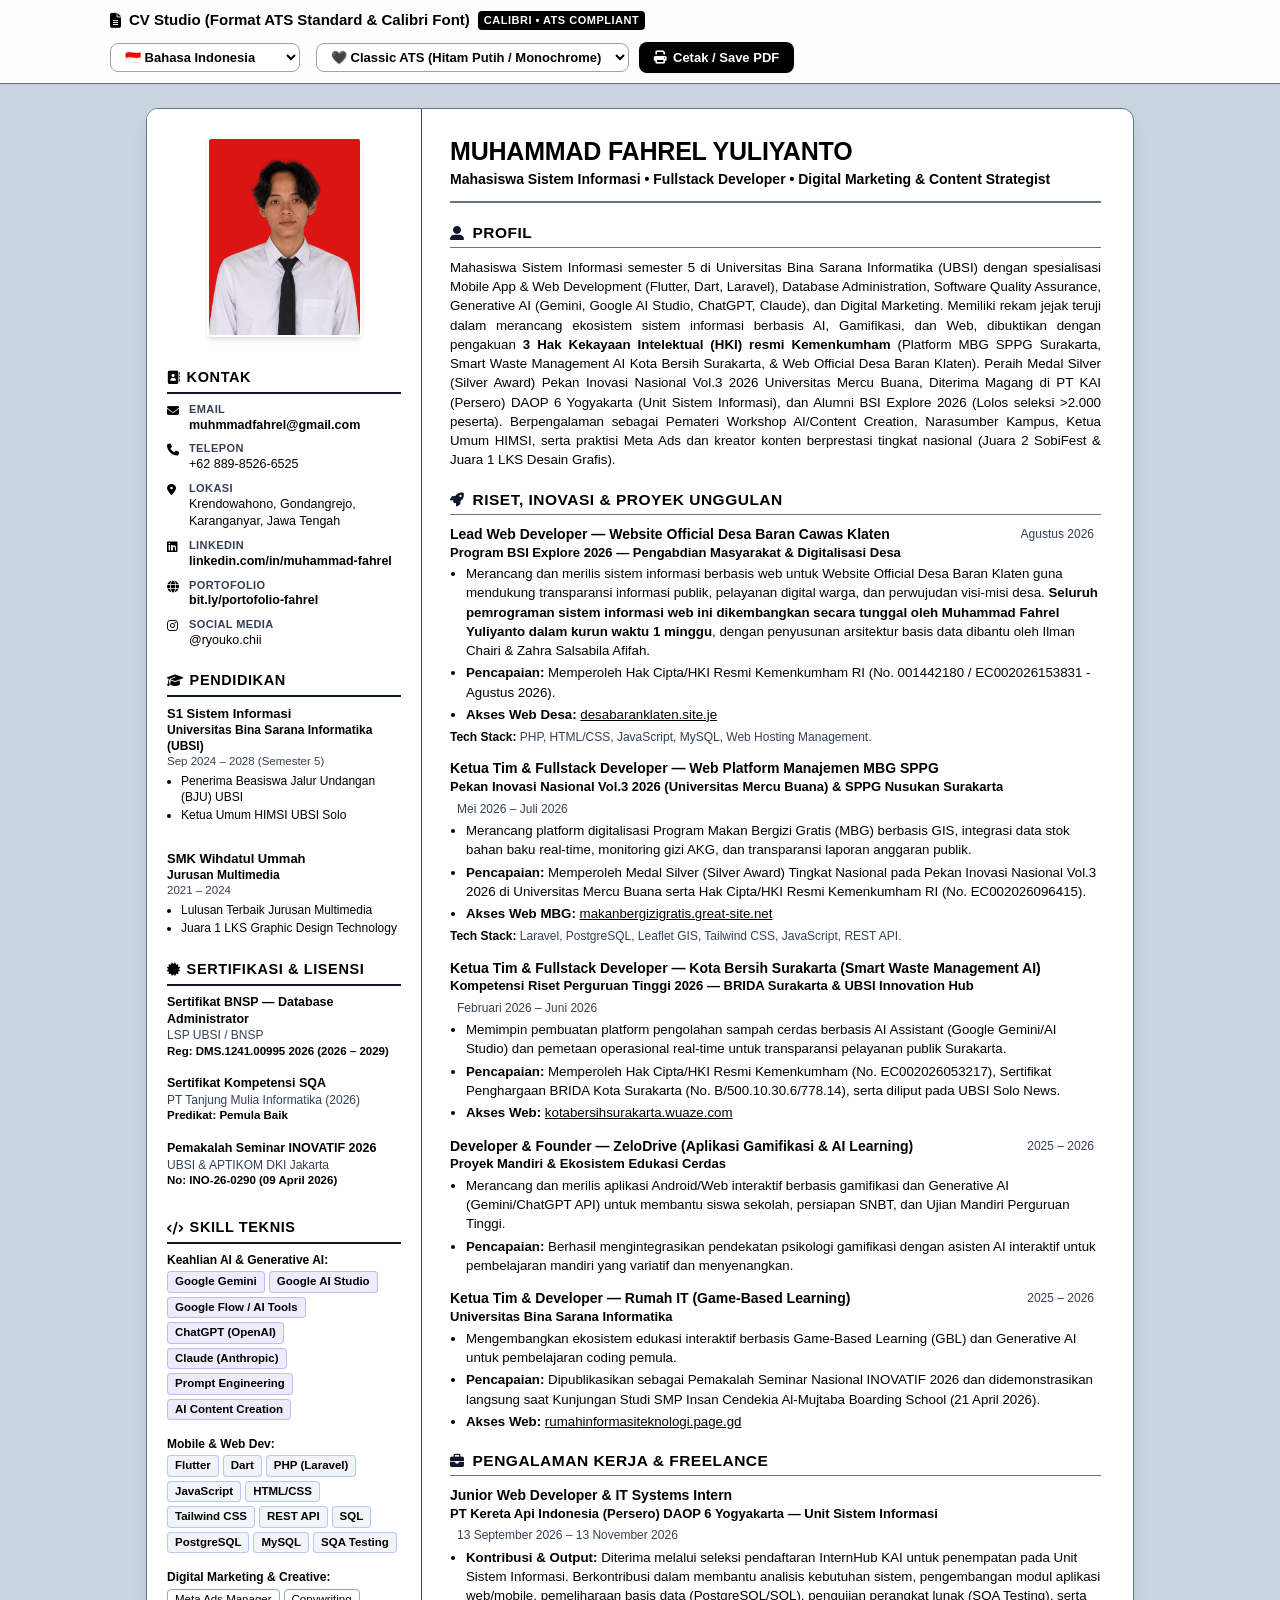
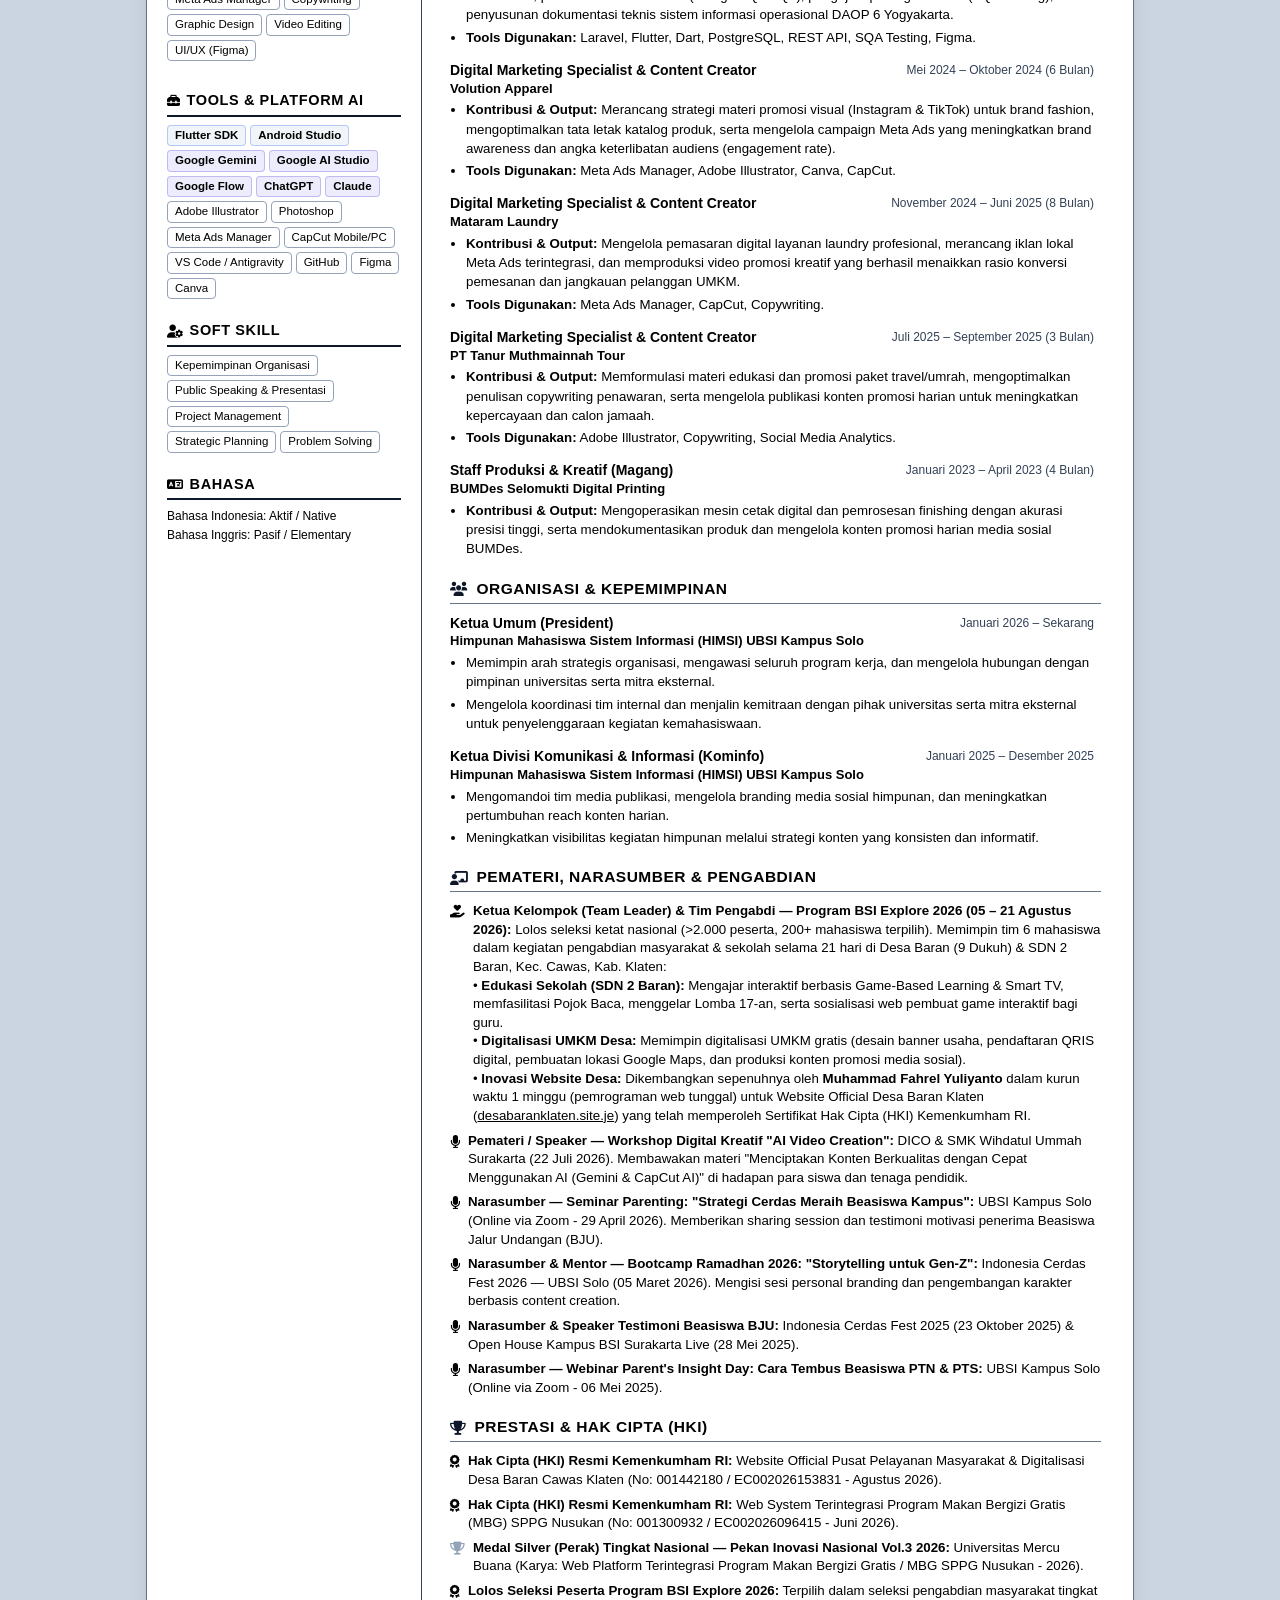
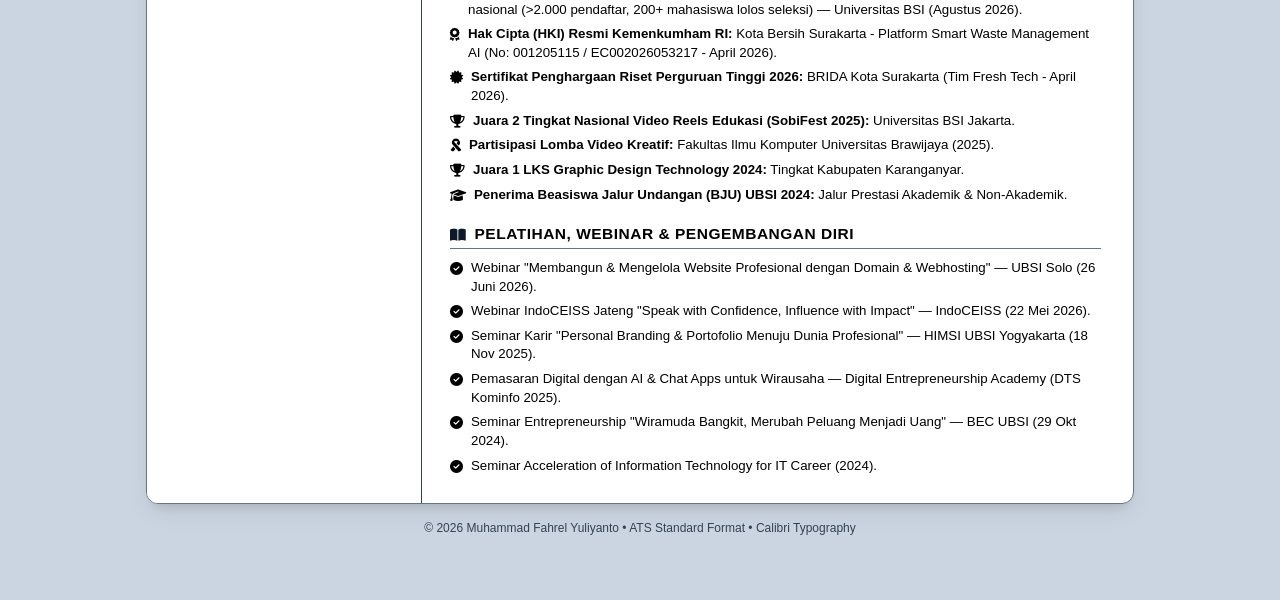
==== cv-ats.html @ 00eeefa0 "feat: initial commit of 3D celestial interactive portfolio" ====
<!doctype html>
<html lang="id">
  <head>
    <meta charset="UTF-8" />
    <meta name="viewport" content="width=device-width, initial-scale=1.0" />
    <title>
      CV ATS Muhammad Fahrel Yuliyanto | Fullstack Developer & Digital Marketing
    </title>
    <meta
      name="description"
      content="Curriculum Vitae Format ATS - Muhammad Fahrel Yuliyanto. Mahasiswa Sistem Informasi, Fullstack Developer, Owner 2 HKI Kemenkumham, AI Specialist & Digital Marketing."
    />
    <link rel="stylesheet" href="index.css" />
    <link
      rel="stylesheet"
      href="https://cdnjs.cloudflare.com/ajax/libs/font-awesome/6.4.0/css/all.min.css"
    />
  </head>
  <body>
    <!-- App Header / Toolbar -->
    <header class="app-header">
      <div class="toolbar">
        <div class="brand">
          <i class="fa-solid fa-file-lines" style="color: var(--primary)"></i>
          <span data-i18n="toolbar_brand">CV Studio (Format ATS Standard & Calibri Font)</span>
          <span class="brand-badge" data-i18n="brand_badge">Calibri • ATS Compliant</span>
        </div>
        <div class="actions">
          <select
            id="langSelect"
            class="btn btn-outline"
            style="padding: 5px 10px; margin-right: 6px; font-weight: 600;"
            title="Ganti Bahasa / Switch Language"
          >
            <option value="id">🇮🇩 Bahasa Indonesia</option>
            <option value="en">🇬🇧 English (Global ATS)</option>
          </select>
          <select
            id="themeSelect"
            class="btn btn-outline"
            style="padding: 5px 10px"
          >
            <option value="mono" data-i18n="theme_mono">
              🖤 Classic ATS (Hitam Putih / Monochrome)
            </option>
            <option value="light" data-i18n="theme_light">🎨 Soft Blue (Executive)</option>
            <option value="emerald" data-i18n="theme_emerald">🌿 Executive Emerald</option>
            <option value="dark" data-i18n="theme_dark">🌙 Dark Mode</option>
          </select>
          <button id="btnPrint" class="btn btn-primary">
            <i class="fa-solid fa-print"></i> <span data-i18n="btn_print">Cetak / Save PDF</span>
          </button>
        </div>
      </div>
    </header>

    <!-- Main Printable A4 CV Document Container -->
    <div class="page-wrapper">
      <main class="cv-card" id="cvCard">
        <!-- LEFT SIDEBAR (~28% Width) -->
        <aside class="cv-sidebar">
          <!-- Profile Picture - UNCROPPED FULL IMAGE -->
          <div class="profile-photo-wrapper">
            <img
              src="foto_profile.png"
              alt="Foto Profile Muhammad Fahrel Yuliyanto"
              class="profile-photo"
            />
          </div>

          <!-- Contact Section -->
          <section class="sidebar-section">
            <h2 class="sidebar-title">
              <i class="fa-solid fa-address-book"></i> <span data-i18n="sidebar_contact">Kontak</span>
            </h2>
            <ul class="contact-list">
              <li class="contact-item">
                <i class="fa-solid fa-envelope contact-icon"></i>
                <div class="contact-text">
                  <strong data-i18n="sidebar_email">Email</strong>
                  <a href="mailto:muhmmadfahrel@gmail.com"
                    >muhmmadfahrel@gmail.com</a
                  >
                </div>
              </li>
              <li class="contact-item">
                <i class="fa-solid fa-phone contact-icon"></i>
                <div class="contact-text">
                  <strong data-i18n="sidebar_phone">Telepon</strong>
                  <span>+62 889-8526-6525</span>
                </div>
              </li>
              <li class="contact-item">
                <i class="fa-solid fa-location-dot contact-icon"></i>
                <div class="contact-text">
                  <strong data-i18n="sidebar_location">Lokasi</strong>
                  <span data-i18n="location_val"
                    >Krendowahono, Gondangrejo, Karanganyar, Jawa Tengah</span
                  >
                </div>
              </li>
              <li class="contact-item">
                <i class="fa-brands fa-linkedin contact-icon"></i>
                <div class="contact-text">
                  <strong data-i18n="sidebar_linkedin">LinkedIn</strong>
                  <a
                    href="https://www.linkedin.com/in/muhammad-fahrel-2b075131b/"
                    target="_blank"
                    >linkedin.com/in/muhammad-fahrel</a
                  >
                </div>
              </li>
              <li class="contact-item">
                <i class="fa-solid fa-globe contact-icon"></i>
                <div class="contact-text">
                  <strong data-i18n="sidebar_portfolio">Portofolio</strong>
                  <a href="https://bit.ly/portofolio-fahrel" target="_blank"
                    >bit.ly/portofolio-fahrel</a
                  >
                </div>
              </li>
              <li class="contact-item">
                <i class="fa-brands fa-instagram contact-icon"></i>
                <div class="contact-text">
                  <strong data-i18n="sidebar_social">Social Media</strong>
                  <span>@ryouko.chii</span>
                </div>
              </li>
            </ul>
          </section>

          <!-- Education Section -->
          <section class="sidebar-section">
            <h2 class="sidebar-title">
              <i class="fa-solid fa-graduation-cap"></i> <span data-i18n="sidebar_education">Pendidikan</span>
            </h2>

            <div class="edu-item">
              <div class="edu-degree" data-i18n="edu1_degree">S1 Sistem Informasi</div>
              <div class="edu-school" data-i18n="edu1_school">
                Universitas Bina Sarana Informatika (UBSI)
              </div>
              <div class="edu-date" data-i18n="edu1_period">Sep 2024 – 2028 (Semester 5)</div>
              <ul class="edu-list">
                <li data-i18n="edu1_bullet1">Penerima Beasiswa Jalur Undangan (BJU) UBSI</li>
                <li data-i18n="edu1_bullet2">Ketua Umum HIMSI UBSI Solo</li>
              </ul>
            </div>

            <div class="edu-item" style="margin-top: 8px">
              <div class="edu-degree" data-i18n="edu2_degree">SMK Wihdatul Ummah</div>
              <div class="edu-school" data-i18n="edu2_major">Jurusan Multimedia</div>
              <div class="edu-date" data-i18n="edu2_period">2021 – 2024</div>
              <ul class="edu-list">
                <li data-i18n="edu2_bullet1">Lulusan Terbaik Jurusan Multimedia</li>
                <li data-i18n="edu2_bullet2">Juara 1 LKS Graphic Design Technology</li>
              </ul>
            </div>
          </section>

          <!-- Certifications -->
          <section class="sidebar-section">
            <h2 class="sidebar-title">
              <i class="fa-solid fa-certificate"></i> <span data-i18n="sidebar_cert">Sertifikasi</span>
            </h2>

            <div class="cert-item">
              <div class="cert-title" data-i18n="cert1_title">
                Sertifikat BNSP — Database Administrator
              </div>
              <div class="cert-issuer" data-i18n="cert1_sub">LSP UBSI / BNSP</div>
              <div class="cert-date">
                Reg: DMS.1241.00995 2026 (2026 – 2029)
              </div>
            </div>

            <div class="cert-item">
              <div class="cert-title" data-i18n="cert2_title">Sertifikat Kompetensi SQA</div>
              <div class="cert-issuer" data-i18n="cert2_sub">PT Tanjung Mulia Informatika (2026)</div>
              <div class="cert-date" data-i18n="cert2_pred">Predikat: Pemula Baik</div>
            </div>

            <div class="cert-item">
              <div class="cert-title" data-i18n="cert3_title">Pemakalah Seminar INOVATIF 2026</div>
              <div class="cert-issuer" data-i18n="cert3_sub">UBSI & APTIKOM DKI Jakarta</div>
              <div class="cert-date">No: INO-26-0290 (09 April 2026)</div>
            </div>
          </section>

          <!-- Technical Skills -->
          <section class="sidebar-section">
            <h2 class="sidebar-title">
              <i class="fa-solid fa-code"></i> <span data-i18n="sidebar_skills">Skill Teknis</span>
            </h2>

            <div class="skill-group">
              <div class="skill-group-title" data-i18n="skill_cat_ai">Keahlian AI & Generative AI:</div>
              <div class="badge-container">
                <span class="badge badge-ai">Google Gemini</span>
                <span class="badge badge-ai">Google AI Studio</span>
                <span class="badge badge-ai">Google Flow / AI Tools</span>
                <span class="badge badge-ai">ChatGPT (OpenAI)</span>
                <span class="badge badge-ai">Claude (Anthropic)</span>
                <span class="badge badge-ai">Prompt Engineering</span>
                <span class="badge badge-ai">AI Content Creation</span>
              </div>
            </div>

            <div class="skill-group">
              <div class="skill-group-title" data-i18n="skill_cat_web">Mobile & Web Dev:</div>
              <div class="badge-container">
                <span class="badge badge-primary">Flutter</span>
                <span class="badge badge-primary">Dart</span>
                <span class="badge badge-primary">PHP (Laravel)</span>
                <span class="badge badge-primary">JavaScript</span>
                <span class="badge badge-primary">HTML/CSS</span>
                <span class="badge badge-primary">Tailwind CSS</span>
                <span class="badge badge-primary">REST API</span>
                <span class="badge badge-primary">SQL</span>
                <span class="badge badge-primary">PostgreSQL</span>
                <span class="badge badge-primary">MySQL</span>
                <span class="badge badge-primary">SQA Testing</span>
              </div>
            </div>

            <div class="skill-group">
              <div class="skill-group-title" data-i18n="skill_cat_creative">Digital Marketing & Creative:</div>
              <div class="badge-container">
                <span class="badge">Meta Ads Manager</span>
                <span class="badge">Copywriting</span>
                <span class="badge">Graphic Design</span>
                <span class="badge">Video Editing</span>
                <span class="badge">UI/UX (Figma)</span>
              </div>
            </div>
          </section>

          <!-- Tools & Software -->
          <section class="sidebar-section">
            <h2 class="sidebar-title">
              <i class="fa-solid fa-toolbox"></i> <span data-i18n="sidebar_tools">Tools & Platform AI</span>
            </h2>
            <div class="badge-container">
              <span class="badge badge-primary">Flutter SDK</span>
              <span class="badge badge-primary">Android Studio</span>
              <span class="badge badge-ai">Google Gemini</span>
              <span class="badge badge-ai">Google AI Studio</span>
              <span class="badge badge-ai">Google Flow</span>
              <span class="badge badge-ai">ChatGPT</span>
              <span class="badge badge-ai">Claude</span>
              <span class="badge">Adobe Illustrator</span>
              <span class="badge">Photoshop</span>
              <span class="badge">Meta Ads Manager</span>
              <span class="badge">CapCut Mobile/PC</span>
              <span class="badge">VS Code / Antigravity</span>
              <span class="badge">GitHub</span>
              <span class="badge">Figma</span>
              <span class="badge">Canva</span>
            </div>
          </section>

          <!-- Soft Skills -->
          <section class="sidebar-section">
            <h2 class="sidebar-title">
              <i class="fa-solid fa-user-gear"></i> <span data-i18n="sidebar_soft">Soft Skill</span>
            </h2>
            <div class="badge-container">
              <span class="badge" data-i18n="soft_lead">Kepemimpinan Organisasi</span>
              <span class="badge" data-i18n="soft_public">Public Speaking & Presentasi</span>
              <span class="badge" data-i18n="soft_pm">Project Management</span>
              <span class="badge" data-i18n="soft_strat">Strategic Planning</span>
              <span class="badge" data-i18n="soft_prob">Problem Solving</span>
            </div>
          </section>

          <!-- Languages -->
          <section class="sidebar-section">
            <h2 class="sidebar-title">
              <i class="fa-solid fa-language"></i> <span data-i18n="sidebar_lang">Bahasa</span>
            </h2>
            <div style="font-size: 12px">
              <div data-i18n="lang_id_text"><strong>Bahasa Indonesia:</strong> Aktif / Native</div>
              <div style="margin-top: 2px" data-i18n="lang_en_text">
                <strong>Bahasa Inggris:</strong> Pasif / Elementary
              </div>
            </div>
          </section>
        </aside>

        <!-- RIGHT MAIN CONTENT (~72% Width) -->
        <section class="cv-main">
          <!-- Header Title Block (19pt Calibri) -->
          <header class="main-header">
            <h1 class="user-name" data-i18n="main_name">MUHAMMAD FAHREL YULIYANTO</h1>
            <div class="user-title" data-i18n="main_tagline">
              <span>Mahasiswa Sistem Informasi</span>
              <i class="fa-solid fa-circle dot-separator"></i>
              <span>Fullstack Developer</span>
              <i class="fa-solid fa-circle dot-separator"></i>
              <span>Digital Marketing & Content Strategist</span>
            </div>
          </header>

          <!-- Profile / Summary -->
          <section class="main-section">
            <h2 class="section-header">
              <i class="fa-solid fa-user-large"></i> <span data-i18n="sec_profile">PROFIL</span>
            </h2>
            <p class="profile-text" data-i18n="profile_text">
              Mahasiswa Sistem Informasi semester 5 di Universitas Bina Sarana
              Informatika (UBSI) dengan spesialisasi Mobile App & Web Development (Flutter, Dart, Laravel), Database
              Administration, Software Quality Assurance, Generative AI (Gemini,
              Google AI Studio, ChatGPT, Claude), dan Digital Marketing.
              Memiliki rekam jejak teruji dalam merancang ekosistem sistem
              informasi berbasis AI, Gamifikasi, dan Web, dibuktikan dengan
              pengakuan
              <strong
                >3 Hak Kekayaan Intelektual (HKI) resmi Kemenkumham</strong
              >
              (Platform MBG SPPG Surakarta, Smart Waste Management AI Kota
              Bersih Surakarta, & Web Official Desa Baran Klaten). Peraih Medal Silver (Silver Award) Pekan Inovasi Nasional Vol.3 2026 Universitas
              Mercu Buana, Diterima Magang di PT KAI (Persero) DAOP 6 Yogyakarta (Unit Sistem Informasi), dan Alumni BSI Explore 2026 (Lolos seleksi >2.000 peserta). Berpengalaman sebagai
              Pemateri Workshop AI/Content Creation, Narasumber Kampus, Ketua
              Umum HIMSI, serta praktisi Meta Ads dan kreator konten berprestasi
              tingkat nasional (Juara 2 SobiFest & Juara 1 LKS Desain Grafis).
            </p>
          </section>

          <!-- Research, Innovation & Projects -->
          <section class="main-section">
            <h2 class="section-header">
              <i class="fa-solid fa-rocket"></i> <span data-i18n="sec_projects">RISET, INOVASI & PROYEK UNGGULAN</span>
            </h2>
            <div class="timeline">
              <article class="card-item">
                <div class="card-header">
                  <div>
                    <div class="card-title" data-i18n="p1_title">
                      Lead Web Developer — Website Official Desa Baran Cawas Klaten
                    </div>
                    <div class="card-subtitle" data-i18n="p1_sub">
                      Program BSI Explore 2026 — Pengabdian Masyarakat & Digitalisasi Desa
                    </div>
                  </div>
                  <div class="card-period" data-i18n="p1_period">Agustus 2026</div>
                </div>
                <ul class="card-bullets">
                  <li data-i18n="p1_b1">
                    Merancang dan merilis sistem informasi berbasis web untuk Website Official Desa Baran Klaten guna mendukung transparansi informasi publik, pelayanan digital warga, dan perwujudan visi-misi desa. <strong>Seluruh pemrograman sistem informasi web ini dikembangkan secara tunggal oleh Muhammad Fahrel Yuliyanto dalam kurun waktu 1 minggu</strong>, dengan penyusunan arsitektur basis data dibantu oleh Ilman Chairi & Zahra Salsabila Afifah.
                  </li>
                  <li data-i18n="p1_b2">
                    <strong>Pencapaian:</strong> Memperoleh Hak Cipta/HKI Resmi Kemenkumham RI (No. 001442180 / EC002026153831 - Agustus 2026).
                  </li>
                  <li>
                    <strong data-i18n="p1_b3">Akses Web Desa:</strong>
                    <a
                      href="https://desabaranklaten.site.je"
                      target="_blank"
                      style="color: var(--primary)"
                      >desabaranklaten.site.je</a
                    >
                  </li>
                </ul>
                <div class="card-tech">
                  <strong>Tech Stack:</strong> PHP, HTML/CSS, JavaScript, MySQL, Web Hosting Management.
                </div>
              </article>

              <article class="card-item">
                <div class="card-header">
                  <div>
                    <div class="card-title" data-i18n="p2_title">
                      Ketua Tim & Fullstack Developer — Web Platform Manajemen
                      MBG SPPG
                    </div>
                    <div class="card-subtitle" data-i18n="p2_sub">
                      Pekan Inovasi Nasional Vol.3 2026 (Universitas Mercu Buana) &
                      SPPG Nusukan Surakarta
                    </div>
                  </div>
                  <div class="card-period" data-i18n="p2_period">Mei 2026 – Juli 2026</div>
                </div>
                <ul class="card-bullets">
                  <li data-i18n="p2_b1">
                    Merancang platform digitalisasi Program Makan Bergizi Gratis
                    (MBG) berbasis GIS, integrasi data stok bahan baku
                    real-time, monitoring gizi AKG, dan transparansi laporan
                    anggaran publik.
                  </li>
                  <li data-i18n="p2_b2">
                    <strong>Pencapaian:</strong> Memperoleh Medal Silver (Silver Award) Tingkat Nasional pada Pekan Inovasi Nasional Vol.3 2026 di Universitas Mercu Buana serta Hak Cipta/HKI Resmi Kemenkumham RI (No. EC002026096415).
                  </li>
                  <li>
                    <strong data-i18n="p2_b3">Akses Web MBG:</strong>
                    <a
                      href="http://makanbergizigratis.great-site.net/"
                      target="_blank"
                      style="color: var(--primary)"
                      >makanbergizigratis.great-site.net</a
                    >
                  </li>
                </ul>
                <div class="card-tech">
                  <strong>Tech Stack:</strong> Laravel, PostgreSQL, Leaflet GIS,
                  Tailwind CSS, JavaScript, REST API.
                </div>
              </article>

              <article class="card-item">
                <div class="card-header">
                  <div>
                    <div class="card-title" data-i18n="p3_title">
                      Ketua Tim & Fullstack Developer — Kota Bersih Surakarta
                      (Smart Waste Management AI)
                    </div>
                    <div class="card-subtitle" data-i18n="p3_sub">
                      Kompetisi Riset Perguruan Tinggi 2026 — BRIDA Surakarta &
                      UBSI Innovation Hub
                    </div>
                  </div>
                  <div class="card-period" data-i18n="p3_period">Februari 2026 – Juni 2026</div>
                </div>
                <ul class="card-bullets">
                  <li data-i18n="p3_b1">
                    Memimpin pembuatan platform pengolahan sampah cerdas
                    berbasis AI Assistant (Google Gemini/AI Studio) dan pemetaan
                    operasional real-time untuk transparansi pelayanan publik
                    Surakarta.
                  </li>
                  <li data-i18n="p3_b2">
                    <strong>Pencapaian:</strong> Memperoleh Hak Cipta/HKI Resmi
                    Kemenkumham (No. EC002026053217), Sertifikat Penghargaan
                    BRIDA Kota Surakarta (No. B/500.10.30.6/778.14), serta
                    diliput pada UBSI Solo News.
                  </li>
                  <li>
                    <strong data-i18n="p3_b3">Akses Web:</strong>
                    <a
                      href="http://kotabersihsurakarta.wuaze.com"
                      target="_blank"
                      style="color: var(--primary)"
                      >kotabersihsurakarta.wuaze.com</a
                    >
                  </li>
                </ul>
              </article>

              <article class="card-item">
                <div class="card-header">
                  <div>
                    <div class="card-title" data-i18n="p4_title">
                      Developer & Founder — ZeloDrive (Aplikasi Gamifikasi & AI
                      Learning)
                    </div>
                    <div class="card-subtitle" data-i18n="p4_sub">
                      Proyek Mandiri & Ekosistem Edukasi Cerdas
                    </div>
                  </div>
                  <div class="card-period" data-i18n="p4_period">2025 – 2026</div>
                </div>
                <ul class="card-bullets">
                  <li data-i18n="p4_b1">
                    Merancang dan merilis aplikasi Android/Web interaktif
                    berbasis gamifikasi dan Generative AI (Gemini/ChatGPT API)
                    untuk membantu siswa sekolah, persiapan SNBT, dan Ujian
                    Mandiri Perguruan Tinggi.
                  </li>
                  <li data-i18n="p4_b2">
                    <strong>Pencapaian:</strong> Berhasil mengintegrasikan
                    pendekatan psikologi gamifikasi dengan asisten AI interaktif
                    untuk pembelajaran mandiri yang variatif dan menyenangkan.
                  </li>
                </ul>
              </article>

              <article class="card-item">
                <div class="card-header">
                  <div>
                    <div class="card-title" data-i18n="p5_title">
                      Ketua Tim & Developer — Rumah IT (Game-Based Learning)
                    </div>
                    <div class="card-subtitle" data-i18n="p5_sub">
                      Universitas Bina Sarana Informatika
                    </div>
                  </div>
                  <div class="card-period" data-i18n="p5_period">2025 – 2026</div>
                </div>
                <ul class="card-bullets">
                  <li data-i18n="p5_b1">
                    Mengembangkan ekosistem edukasi interaktif berbasis
                    Game-Based Learning (GBL) dan Generative AI untuk
                    pembelajaran coding pemula.
                  </li>
                  <li data-i18n="p5_b2">
                    <strong>Pencapaian:</strong> Dipublikasikan sebagai
                    Pemakalah Seminar Nasional INOVATIF 2026 dan
                    didemonstrasikan langsung saat Kunjungan Studi SMP Insan
                    Cendekia Al-Mujtaba Boarding School (21 April 2026).
                  </li>
                  <li>
                    <strong data-i18n="p5_b3">Akses Web:</strong>
                    <a
                      href="http://rumahinformasiteknologi.page.gd"
                      target="_blank"
                      style="color: var(--primary)"
                      >rumahinformasiteknologi.page.gd</a
                    >
                  </li>
                </ul>
              </article>
            </div>
          </section>

          <!-- Work Experience (Separated into 3 Individual Entries) -->
          <section class="main-section">
            <h2 class="section-header">
              <i class="fa-solid fa-briefcase"></i> <span data-i18n="sec_experience">PENGALAMAN KERJA & FREELANCE</span>
            </h2>
            <div class="timeline">
              <article class="card-item">
                <div class="card-header">
                  <div>
                    <div class="card-title" data-i18n="exp1_title">
                      Junior Web Developer & IT Systems Intern
                    </div>
                    <div class="card-subtitle" data-i18n="exp1_sub">
                      PT Kereta Api Indonesia (Persero) DAOP 6 Yogyakarta — Unit Sistem Informasi
                    </div>
                  </div>
                  <div class="card-period" data-i18n="exp1_period">
                    13 September 2026 – 13 November 2026
                  </div>
                </div>
                <ul class="card-bullets">
                  <li data-i18n="exp1_b1">
                    <strong>Kontribusi & Output:</strong> Diterima melalui seleksi pendaftaran InternHub KAI untuk penempatan pada Unit Sistem Informasi. Berkontribusi dalam membantu analisis kebutuhan sistem, pengembangan modul aplikasi web/mobile, pemeliharaan basis data (PostgreSQL/SQL), pengujian perangkat lunak (SQA Testing), serta penyusunan dokumentasi teknis sistem informasi operasional DAOP 6 Yogyakarta.
                  </li>
                  <li data-i18n="exp1_b2">
                    <strong>Tools Digunakan:</strong> Laravel, Flutter, Dart, PostgreSQL, REST API, SQA Testing, Figma.
                  </li>
                </ul>
              </article>

              <article class="card-item">
                <div class="card-header">
                  <div>
                    <div class="card-title" data-i18n="exp2_title">
                      Digital Marketing Specialist & Content Creator
                    </div>
                    <div class="card-subtitle" data-i18n="exp2_sub">Volution Apparel</div>
                  </div>
                  <div class="card-period" data-i18n="exp2_period">
                    Mei 2024 – Oktober 2024 (6 Bulan)
                  </div>
                </div>
                <ul class="card-bullets">
                  <li data-i18n="exp2_b1">
                    <strong>Kontribusi & Output:</strong> Merancang strategi
                    materi promosi visual (Instagram & TikTok) untuk brand
                    fashion, mengoptimalkan tata letak katalog produk, serta
                    mengelola campaign Meta Ads yang meningkatkan brand
                    awareness dan angka keterlibatan audiens (engagement rate).
                  </li>
                  <li data-i18n="exp2_b2">
                    <strong>Tools Digunakan:</strong> Meta Ads Manager, Adobe
                    Illustrator, Canva, CapCut.
                  </li>
                </ul>
              </article>

              <article class="card-item">
                <div class="card-header">
                  <div>
                    <div class="card-title" data-i18n="exp3_title">
                      Digital Marketing Specialist & Content Creator
                    </div>
                    <div class="card-subtitle" data-i18n="exp3_sub">Mataram Laundry</div>
                  </div>
                  <div class="card-period" data-i18n="exp3_period">
                    November 2024 – Juni 2025 (8 Bulan)
                  </div>
                </div>
                <ul class="card-bullets">
                  <li data-i18n="exp3_b1">
                    <strong>Kontribusi & Output:</strong> Mengelola pemasaran
                    digital layanan laundry profesional, merancang iklan lokal
                    Meta Ads terintegrasi, dan memproduksi video promosi kreatif
                    yang berhasil menaikkan rasio konversi pemesanan dan
                    jangkauan pelanggan UMKM.
                  </li>
                  <li data-i18n="exp3_b2">
                    <strong>Tools Digunakan:</strong> Meta Ads Manager, CapCut,
                    Copywriting.
                  </li>
                </ul>
              </article>

              <article class="card-item">
                <div class="card-header">
                  <div>
                    <div class="card-title" data-i18n="exp4_title">
                      Digital Marketing Specialist & Content Creator
                    </div>
                    <div class="card-subtitle" data-i18n="exp4_sub">PT Tanur Muthmainnah Tour</div>
                  </div>
                  <div class="card-period" data-i18n="exp4_period">
                    Juli 2025 – September 2025 (3 Bulan)
                  </div>
                </div>
                <ul class="card-bullets">
                  <li data-i18n="exp4_b1">
                    <strong>Kontribusi & Output:</strong> Memformulasi materi
                    edukasi dan promosi paket travel/umrah, mengoptimalkan
                    penulisan copywriting penawaran, serta mengelola publikasi
                    konten promosi harian untuk meningkatkan kepercayaan dan
                    calon jamaah.
                  </li>
                  <li data-i18n="exp4_b2">
                    <strong>Tools Digunakan:</strong> Adobe Illustrator,
                    Copywriting, Social Media Analytics.
                  </li>
                </ul>
              </article>

              <article class="card-item">
                <div class="card-header">
                  <div>
                    <div class="card-title" data-i18n="exp5_title">
                      Staff Produksi & Kreatif (Magang)
                    </div>
                    <div class="card-subtitle" data-i18n="exp5_sub">
                      BUMDes Selomukti Digital Printing
                    </div>
                  </div>
                  <div class="card-period" data-i18n="exp5_period">
                    Januari 2023 – April 2023 (4 Bulan)
                  </div>
                </div>
                <ul class="card-bullets">
                  <li data-i18n="exp5_b1">
                    <strong>Kontribusi & Output:</strong> Mengoperasikan mesin
                    cetak digital dan pemrosesan finishing dengan akurasi
                    presisi tinggi, serta mendokumentasikan produk dan mengelola
                    konten promosi harian media sosial BUMDes.
                  </li>
                </ul>
              </article>
            </div>
          </section>

          <!-- Leadership & Organization -->
          <section class="main-section">
            <h2 class="section-header">
              <i class="fa-solid fa-users"></i> <span data-i18n="sec_org">ORGANISASI & KEPEMIMPINAN</span>
            </h2>
            <div class="timeline">
              <article class="card-item">
                <div class="card-header">
                  <div>
                    <div class="card-title" data-i18n="org1_title">Ketua Umum (President)</div>
                    <div class="card-subtitle" data-i18n="org1_sub">
                      Himpunan Mahasiswa Sistem Informasi (HIMSI) UBSI Kampus
                      Solo
                    </div>
                  </div>
                  <div class="card-period" data-i18n="org1_period">Januari 2026 – Sekarang</div>
                </div>
                <ul class="card-bullets">
                  <li data-i18n="org1_b1">
                    Memimpin arah strategis organisasi, mengawasi seluruh
                    program kerja, dan mengelola hubungan dengan pimpinan
                    universitas serta mitra eksternal.
                  </li>
                  <li data-i18n="org1_b2">
                    Mengelola koordinasi tim internal dan menjalin kemitraan
                    dengan pihak universitas serta mitra eksternal untuk
                    penyelenggaraan kegiatan kemahasiswaan.
                  </li>
                </ul>
              </article>

              <article class="card-item">
                <div class="card-header">
                  <div>
                    <div class="card-title" data-i18n="org2_title">
                      Ketua Divisi Komunikasi & Informasi (Kominfo)
                    </div>
                    <div class="card-subtitle" data-i18n="org2_sub">
                      Himpunan Mahasiswa Sistem Informasi (HIMSI) UBSI Kampus
                      Solo
                    </div>
                  </div>
                  <div class="card-period" data-i18n="org2_period">Januari 2025 – Desember 2025</div>
                </div>
                <ul class="card-bullets">
                  <li data-i18n="org2_b1">
                    Mengomandoi tim media publikasi, mengelola branding media
                    sosial himpunan, dan meningkatkan pertumbuhan reach konten
                    harian.
                  </li>
                  <li data-i18n="org2_b2">
                    Meningkatkan visibilitas kegiatan himpunan melalui strategi
                    konten yang konsisten dan informatif.
                  </li>
                </ul>
              </article>
            </div>
          </section>

          <!-- Speaker & Public Service -->
          <section class="main-section">
            <h2 class="section-header">
              <i class="fa-solid fa-chalkboard-user"></i> <span data-i18n="sec_speaker">PEMATERI, NARASUMBER & PENGABDIAN</span>
            </h2>
            <ul class="achievement-list">
              <li class="achievement-item">
                <i
                  class="fa-solid fa-hand-holding-heart achievement-icon"
                  style="color: var(--primary)"
                ></i>
                <div>
                  <strong data-i18n="spk1_title"
                    >Ketua Kelompok (Team Leader) & Tim Pengabdi — Program BSI Explore 2026 (05 – 21 Agustus 2026):</strong
                  >
                  <span data-i18n="spk1_desc">Lolos seleksi ketat nasional (>2.000 peserta, 200+ mahasiswa terpilih). Memimpin tim 6 mahasiswa dalam kegiatan pengabdian masyarakat & sekolah selama 21 hari di Desa Baran (9 Dukuh) & SDN 2 Baran, Kec. Cawas, Kab. Klaten:
                  <br>• <strong>Edukasi Sekolah (SDN 2 Baran):</strong> Mengajar interaktif berbasis Game-Based Learning & Smart TV, memfasilitasi Pojok Baca, menggelar Lomba 17-an, serta sosialisasi web pembuat game interaktif bagi guru.
                  <br>• <strong>Digitalisasi UMKM Desa:</strong> Memimpin digitalisasi UMKM gratis (desain banner usaha, pendaftaran QRIS digital, pembuatan lokasi Google Maps, dan produksi konten promosi media sosial).
                  <br>• <strong>Inovasi Website Desa:</strong> Dikembangkan sepenuhnya oleh <strong>Muhammad Fahrel Yuliyanto</strong> dalam kurun waktu 1 minggu (pemrograman web tunggal) untuk Website Official Desa Baran Klaten (<a href="https://desabaranklaten.site.je" target="_blank" style="color: var(--primary)">desabaranklaten.site.je</a>) yang telah memperoleh Sertifikat Hak Cipta (HKI) Kemenkumham RI.</span>
                </div>
              </li>
              <li class="achievement-item">
                <i
                  class="fa-solid fa-microphone achievement-icon"
                  style="color: var(--primary)"
                ></i>
                <div>
                  <strong data-i18n="spk2_title"
                    >Pemateri / Speaker — Workshop Digital Kreatif "AI Video
                    Creation":</strong
                  >
                  <span data-i18n="spk2_desc">DICO & SMK Wihdatul Ummah Surakarta (22 Juli 2026). Membawakan
                  materi "Menciptakan Konten Berkualitas dengan Cepat
                  Menggunakan AI (Gemini & CapCut AI)" di hadapan para siswa dan
                  tenaga pendidik.</span>
                </div>
              </li>
              <li class="achievement-item">
                <i
                  class="fa-solid fa-microphone achievement-icon"
                  style="color: var(--primary)"
                ></i>
                <div>
                  <strong data-i18n="spk3_title"
                    >Narasumber — Seminar Parenting: "Strategi Cerdas Meraih
                    Beasiswa Kampus":</strong
                  >
                  <span data-i18n="spk3_desc">UBSI Kampus Solo (Online via Zoom - 29 April 2026). Memberikan
                  sharing session dan testimoni motivasi penerima Beasiswa Jalur
                  Undangan (BJU).</span>
                </div>
              </li>
              <li class="achievement-item">
                <i
                  class="fa-solid fa-microphone achievement-icon"
                  style="color: var(--primary)"
                ></i>
                <div>
                  <strong data-i18n="spk4_title"
                    >Narasumber & Mentor — Bootcamp Ramadhan 2026: "Storytelling
                    untuk Gen-Z":</strong
                  >
                  <span data-i18n="spk4_desc">Indonesia Cerdas Fest 2026 — UBSI Solo (05 Maret 2026).
                  Mengisi sesi personal branding dan pengembangan karakter
                  berbasis content creation.</span>
                </div>
              </li>
              <li class="achievement-item">
                <i
                  class="fa-solid fa-microphone achievement-icon"
                  style="color: var(--primary)"
                ></i>
                <div>
                  <strong data-i18n="spk5_title">Narasumber & Speaker Testimoni Beasiswa BJU:</strong>
                  <span data-i18n="spk5_desc">Indonesia Cerdas Fest 2025 (23 Oktober 2025) & Open House
                  Kampus BSI Surakarta Live (28 Mei 2025).</span>
                </div>
              </li>
              <li class="achievement-item">
                <i
                  class="fa-solid fa-microphone achievement-icon"
                  style="color: var(--primary)"
                ></i>
                <div>
                  <strong data-i18n="spk6_title"
                    >Narasumber — Webinar Parent's Insight Day: Cara Tembus
                    Beasiswa PTN & PTS:</strong
                  >
                  <span data-i18n="spk6_desc">UBSI Kampus Solo (Online via Zoom - 06 Mei 2025).</span>
                </div>
              </li>
            </ul>
          </section>

          <!-- Achievements & Patents (HKI) -->
          <section class="main-section">
            <h2 class="section-header">
              <i class="fa-solid fa-trophy"></i> <span data-i18n="sec_awards">PRESTASI & HAK CIPTA (HKI)</span>
            </h2>
            <ul class="achievement-list">
              <li class="achievement-item">
                <i class="fa-solid fa-award achievement-icon"></i>
                <div data-i18n="awd1">
                  <strong>Hak Cipta (HKI) Resmi Kemenkumham RI:</strong> Website Official Pusat Pelayanan Masyarakat & Digitalisasi Desa Baran Cawas Klaten (No: 001442180 / EC002026153831 - Agustus 2026).
                </div>
              </li>
              <li class="achievement-item">
                <i class="fa-solid fa-award achievement-icon"></i>
                <div data-i18n="awd2">
                  <strong>Hak Cipta (HKI) Resmi Kemenkumham RI:</strong> Web
                  System Terintegrasi Program Makan Bergizi Gratis (MBG) SPPG
                  Nusukan (No: 001300932 / EC002026096415 - Juni 2026).
                </div>
              </li>
              <li class="achievement-item">
                <i class="fa-solid fa-trophy achievement-icon" style="color: #94a3b8;"></i>
                <div data-i18n="awd3">
                  <strong
                    >Medal Silver (Perak) Tingkat Nasional — Pekan Inovasi Nasional Vol.3 2026:</strong
                  >
                  Universitas Mercu Buana (Karya: Web Platform Terintegrasi Program Makan Bergizi Gratis / MBG SPPG Nusukan - 2026).
                </div>
              </li>
              <li class="achievement-item">
                <i class="fa-solid fa-award achievement-icon"></i>
                <div data-i18n="awd4">
                  <strong>Lolos Seleksi Peserta Program BSI Explore 2026:</strong>
                  Terpilih dalam seleksi pengabdian masyarakat tingkat nasional (>2.000 pendaftar, 200+ mahasiswa lolos seleksi) — Universitas BSI (Agustus 2026).
                </div>
              </li>
              <li class="achievement-item">
                <i class="fa-solid fa-award achievement-icon"></i>
                <div data-i18n="awd5">
                  <strong>Hak Cipta (HKI) Resmi Kemenkumham RI:</strong> Kota
                  Bersih Surakarta - Platform Smart Waste Management AI (No:
                  001205115 / EC002026053217 - April 2026).
                </div>
              </li>
              <li class="achievement-item">
                <i class="fa-solid fa-certificate achievement-icon"></i>
                <div data-i18n="awd6">
                  <strong
                    >Sertifikat Penghargaan Riset Perguruan Tinggi 2026:</strong
                  >
                  BRIDA Kota Surakarta (Tim Fresh Tech - April 2026).
                </div>
              </li>
              <li class="achievement-item">
                <i class="fa-solid fa-trophy achievement-icon"></i>
                <div data-i18n="awd7">
                  <strong
                    >Juara 2 Tingkat Nasional Video Reels Edukasi (SobiFest
                    2025):</strong
                  >
                  Universitas BSI Jakarta.
                </div>
              </li>
              <li class="achievement-item">
                <i class="fa-solid fa-ribbon achievement-icon"></i>
                <div data-i18n="awd8">
                  <strong>Partisipasi Lomba Video Kreatif:</strong> Fakultas
                  Ilmu Komputer Universitas Brawijaya (2025).
                </div>
              </li>
              <li class="achievement-item">
                <i class="fa-solid fa-trophy achievement-icon"></i>
                <div data-i18n="awd9">
                  <strong>Juara 1 LKS Graphic Design Technology 2024:</strong>
                  Tingkat Kabupaten Karanganyar.
                </div>
              </li>
              <li class="achievement-item">
                <i class="fa-solid fa-graduation-cap achievement-icon"></i>
                <div data-i18n="awd10">
                  <strong
                    >Penerima Beasiswa Jalur Undangan (BJU) UBSI 2024:</strong
                  >
                  Jalur Prestasi Akademik & Non-Akademik.
                </div>
              </li>
            </ul>
          </section>

          <!-- Training, Seminars & Self Development -->
          <section class="main-section">
            <h2 class="section-header">
              <i class="fa-solid fa-book-open"></i> <span data-i18n="sec_seminars">PELATIHAN, WEBINAR & PENGEMBANGAN DIRI</span>
            </h2>
            <ul class="achievement-list">
              <li class="achievement-item">
                <i
                  class="fa-solid fa-circle-check achievement-icon"
                  style="color: var(--primary)"
                ></i>
                <div data-i18n="sem1">
                  Webinar "Membangun & Mengelola Website Profesional dengan
                  Domain & Webhosting" — UBSI Solo (26 Juni 2026).
                </div>
              </li>
              <li class="achievement-item">
                <i
                  class="fa-solid fa-circle-check achievement-icon"
                  style="color: var(--primary)"
                ></i>
                <div data-i18n="sem2">
                  Webinar IndoCEISS Jateng "Speak with Confidence, Influence
                  with Impact" — IndoCEISS (22 Mei 2026).
                </div>
              </li>
              <li class="achievement-item">
                <i
                  class="fa-solid fa-circle-check achievement-icon"
                  style="color: var(--primary)"
                ></i>
                <div data-i18n="sem3">
                  Seminar Karir "Personal Branding & Portofolio Menuju Dunia
                  Profesional" — HIMSI UBSI Yogyakarta (18 Nov 2025).
                </div>
              </li>
              <li class="achievement-item">
                <i
                  class="fa-solid fa-circle-check achievement-icon"
                  style="color: var(--primary)"
                ></i>
                <div data-i18n="sem4">
                  Pemasaran Digital dengan AI & Chat Apps untuk Wirausaha —
                  Digital Entrepreneurship Academy (DTS Kominfo 2025).
                </div>
              </li>
              <li class="achievement-item">
                <i
                  class="fa-solid fa-circle-check achievement-icon"
                  style="color: var(--primary)"
                ></i>
                <div data-i18n="sem5">
                  Seminar Entrepreneurship "Wiramuda Bangkit, Merubah Peluang
                  Menjadi Uang" — BEC UBSI (29 Okt 2024).
                </div>
              </li>
              <li class="achievement-item">
                <i
                  class="fa-solid fa-circle-check achievement-icon"
                  style="color: var(--primary)"
                ></i>
                <div data-i18n="sem6">
                  Seminar Acceleration of Information Technology for IT Career
                  (2024).
                </div>
              </li>
            </ul>
          </section>
        </section>
      </main>

      <footer class="cv-footer">
        <p>
          © 2026 Muhammad Fahrel Yuliyanto • ATS Standard Format • Calibri
          Typography
        </p>
      </footer>
    </div>

    <script src="translations.js"></script>
    <script src="app.js"></script>
  </body>
</html>
---- index.css ----
/* Calibri Font Standard for ATS National CV */
:root {
  --font-family: 'Calibri', 'Segoe UI', Arial, sans-serif;
  
  /* Executive Soft Blue Palette */
  --bg-app: #f1f5f9;
  --paper-bg: #ffffff;
  --sidebar-bg: #f4f7fa;
  --sidebar-border: #e2e8f0;
  
  --primary: #1e3a8a;       /* Deep Navy */
  --primary-light: #2563eb; /* Royal Blue */
  --primary-subtle: #eff6ff;
  --text-main: #1e293b;     /* Slate 800 */
  --text-muted: #64748b;    /* Slate 500 */
  --text-dark: #0f172a;     /* Slate 900 */
  --accent-gold: #d97706;   /* Amber */
  --accent-ai: #4f46e5;     /* Indigo AI Accent */
  
  --border-color: #cbd5e1;
  --divider-color: #e2e8f0;
  
  --shadow-sm: 0 1px 2px 0 rgb(0 0 0 / 0.05);
  --shadow-md: 0 4px 6px -1px rgb(0 0 0 / 0.1), 0 2px 4px -2px rgb(0 0 0 / 0.1);
  --shadow-lg: 0 10px 25px -5px rgb(0 0 0 / 0.1), 0 8px 10px -6px rgb(0 0 0 / 0.1);
  
  --sidebar-width: 275px;
  --radius-sm: 4px;
  --radius-md: 8px;
  --radius-lg: 12px;
}

/* Theme Variations */
[data-theme="mono"] {
  --bg-app: #cbd5e1;
  --paper-bg: #ffffff;
  --sidebar-bg: #ffffff;
  --sidebar-border: #334155;
  --primary: #000000;
  --primary-light: #0f172a;
  --primary-subtle: #f1f5f9;
  --text-main: #000000;
  --text-muted: #334155;
  --text-dark: #000000;
  --border-color: #94a3b8;
  --divider-color: #64748b;
  --accent-gold: #000000;
  --accent-ai: #000000;
}

[data-theme="dark"] {
  --bg-app: #0f172a;
  --paper-bg: #1e293b;
  --sidebar-bg: #0f172a;
  --sidebar-border: #334155;
  --primary: #60a5fa;
  --primary-light: #93c5fd;
  --primary-subtle: #1e3a8a33;
  --text-main: #f8fafc;
  --text-muted: #94a3b8;
  --text-dark: #ffffff;
  --border-color: #334155;
  --divider-color: #334155;
}

[data-theme="emerald"] {
  --sidebar-bg: #f0fdf4;
  --sidebar-border: #dcfce7;
  --primary: #047857;
  --primary-light: #10b981;
  --primary-subtle: #ecfdf5;
}

* {
  box-sizing: border-box;
  margin: 0;
  padding: 0;
}

body {
  font-family: var(--font-family);
  background-color: var(--bg-app);
  color: var(--text-main);
  line-height: 1.35;
  font-size: 13.3px; /* 10pt equivalent */
  -webkit-font-smoothing: antialiased;
  padding-bottom: 40px;
}

/* App Header / Toolbar */
.app-header {
  background: rgba(255, 255, 255, 0.95);
  backdrop-filter: blur(10px);
  border-bottom: 1px solid var(--divider-color);
  position: sticky;
  top: 0;
  z-index: 100;
  padding: 10px 24px;
  box-shadow: var(--shadow-sm);
}

.toolbar {
  max-width: 1060px;
  margin: 0 auto;
  display: flex;
  justify-content: space-between;
  align-items: center;
  flex-wrap: wrap;
  gap: 12px;
}

.brand {
  display: flex;
  align-items: center;
  gap: 8px;
  font-weight: 700;
  font-size: 15px;
  color: var(--text-dark);
  font-family: var(--font-family);
}

.brand-badge {
  background: var(--primary);
  color: white;
  padding: 2px 6px;
  border-radius: var(--radius-sm);
  font-size: 11px;
  font-weight: 600;
  text-transform: uppercase;
  letter-spacing: 0.5px;
}

.actions {
  display: flex;
  align-items: center;
  gap: 10px;
}

.btn {
  display: inline-flex;
  align-items: center;
  gap: 6px;
  padding: 7px 14px;
  border-radius: var(--radius-md);
  font-size: 13px;
  font-weight: 600;
  cursor: pointer;
  border: 1px solid transparent;
  transition: all 0.2s ease;
  font-family: var(--font-family);
}

.btn-primary {
  background: var(--primary);
  color: white;
  box-shadow: var(--shadow-sm);
}

.btn-primary:hover {
  background: var(--primary-light);
  transform: translateY(-1px);
}

.btn-outline {
  background: var(--paper-bg);
  border-color: var(--border-color);
  color: var(--text-main);
}

.btn-outline:hover {
  background: var(--sidebar-bg);
  border-color: var(--primary-light);
}

/* Document Container */
.page-wrapper {
  max-width: 1020px;
  margin: 24px auto;
  padding: 0 16px;
}

.cv-card {
  background: var(--paper-bg);
  border-radius: var(--radius-lg);
  box-shadow: var(--shadow-lg);
  display: grid;
  grid-template-columns: var(--sidebar-width) 1fr;
  min-height: 1100px;
  overflow: hidden;
  border: 1px solid var(--divider-color);
}

/* Sidebar Column (Left ~28%) */
.cv-sidebar {
  background-color: var(--sidebar-bg);
  border-right: 1px solid var(--sidebar-border);
  padding: 28px 20px;
  display: flex;
  flex-direction: column;
  gap: 22px;
}

/* Profile Photo - UNCROPPED Fix */
.profile-photo-wrapper {
  text-align: center;
  padding-bottom: 4px;
}

.profile-photo {
  width: 155px;
  height: 200px;
  object-fit: cover;
  object-position: center top;
  background-color: transparent;
  border-radius: var(--radius-sm);
  border: 2px solid #ffffff;
  box-shadow: var(--shadow-md);
}

/* Sidebar Sections */
.sidebar-section {
  display: flex;
  flex-direction: column;
  gap: 8px;
}

.sidebar-title {
  font-size: 14.5px; /* ~11pt Bold */
  font-weight: 700;
  text-transform: uppercase;
  letter-spacing: 0.6px;
  color: var(--primary);
  padding-bottom: 4px;
  border-bottom: 2px solid var(--primary-light);
  display: flex;
  align-items: center;
  gap: 6px;
  font-family: var(--font-family);
}

.sidebar-title i {
  font-size: 13px;
}

/* Contact List */
.contact-list {
  list-style: none;
  display: flex;
  flex-direction: column;
  gap: 8px;
}

.contact-item {
  display: flex;
  align-items: flex-start;
  gap: 8px;
  font-size: 12.5px; /* ~9.5pt */
  word-break: break-word;
}

.contact-icon {
  color: var(--primary);
  font-size: 12px;
  width: 14px;
  margin-top: 3px;
  flex-shrink: 0;
}

.contact-text strong {
  display: block;
  font-size: 11px;
  color: var(--text-muted);
  text-transform: uppercase;
  letter-spacing: 0.4px;
}

.contact-text a {
  color: var(--primary);
  text-decoration: none;
  font-weight: 600;
}

.contact-text a:hover {
  text-decoration: underline;
}

/* Education Items */
.edu-item {
  margin-bottom: 8px;
}

.edu-item:last-child {
  margin-bottom: 0;
}

.edu-degree {
  font-weight: 700;
  font-size: 13px;
  color: var(--text-dark);
}

.edu-school {
  font-weight: 600;
  font-size: 12px;
  color: var(--primary);
}

.edu-date {
  font-size: 11.5px;
  color: var(--text-muted);
  margin-bottom: 3px;
}

.edu-list {
  padding-left: 14px;
  font-size: 12px;
  color: var(--text-main);
}

.edu-list li {
  margin-bottom: 2px;
}

/* Certification Items */
.cert-item {
  margin-bottom: 8px;
}

.cert-title {
  font-weight: 700;
  font-size: 12.5px;
  color: var(--text-dark);
}

.cert-issuer {
  font-size: 12px;
  color: var(--text-muted);
}

.cert-date {
  font-size: 11.5px;
  color: var(--primary);
  font-weight: 600;
}

/* Skill Tags / Badges */
.skill-group {
  margin-bottom: 8px;
}

.skill-group-title {
  font-size: 12px;
  font-weight: 700;
  color: var(--text-dark);
  margin-bottom: 3px;
}

.badge-container {
  display: flex;
  flex-wrap: wrap;
  gap: 4px;
}

.badge {
  background: var(--paper-bg);
  border: 1px solid var(--border-color);
  color: var(--text-main);
  padding: 2px 7px;
  border-radius: var(--radius-sm);
  font-size: 11.5px;
  font-weight: 500;
  display: inline-flex;
  align-items: center;
}

.badge-primary {
  background: var(--primary-subtle);
  border-color: rgba(37, 99, 235, 0.3);
  color: var(--primary);
  font-weight: 600;
}

.badge-ai {
  background: rgba(79, 70, 229, 0.1);
  border-color: rgba(79, 70, 229, 0.3);
  color: var(--accent-ai);
  font-weight: 600;
}

/* Main Content Column (Right ~72%) */
.cv-main {
  padding: 28px 32px 28px 28px;
  display: flex;
  flex-direction: column;
  gap: 20px;
}

/* Main Header - Name (19pt) & Subtitle (10.5pt) */
.main-header {
  border-bottom: 2px solid var(--divider-color);
  padding-bottom: 12px;
}

.user-name {
  font-size: 25px; /* ~19pt Bold ATS National Standard */
  font-weight: 700;
  letter-spacing: -0.2px;
  color: var(--text-dark);
  text-transform: uppercase;
  line-height: 1.15;
  font-family: var(--font-family);
}

.user-title {
  font-size: 14px; /* ~10.5pt Bold */
  font-weight: 700;
  color: var(--primary);
  margin-top: 4px;
  display: flex;
  align-items: center;
  flex-wrap: wrap;
  gap: 6px;
  font-family: var(--font-family);
}

.dot-separator {
  color: var(--text-muted);
  font-size: 8px;
}

/* Main Section Styling */
.main-section {
  display: flex;
  flex-direction: column;
  gap: 10px;
}

.section-header {
  display: flex;
  align-items: center;
  gap: 8px;
  font-size: 15.5px; /* ~11.5pt ATS Standard Header */
  font-weight: 700;
  text-transform: uppercase;
  letter-spacing: 0.5px;
  color: var(--primary);
  padding-bottom: 3px;
  border-bottom: 1.5px solid var(--divider-color);
  font-family: var(--font-family);
}

.section-header i {
  font-size: 14px;
  color: var(--primary-light);
}

.profile-text {
  font-size: 13.3px; /* ~10pt ATS Body Text */
  color: var(--text-main);
  text-align: justify;
  line-height: 1.45;
}

/* Timeline / Experience Cards */
.timeline {
  display: flex;
  flex-direction: column;
  gap: 14px;
}

.card-item {
  position: relative;
}

.card-header {
  display: flex;
  justify-content: space-between;
  align-items: flex-start;
  flex-wrap: wrap;
  gap: 4px;
  margin-bottom: 3px;
}

.card-title {
  font-size: 14px; /* ~10.5pt Bold Position/Project Title */
  font-weight: 700;
  color: var(--text-dark);
}

.card-subtitle {
  font-size: 13px; /* ~9.5pt Subtitle */
  font-weight: 600;
  color: var(--primary);
}

.card-period {
  font-size: 12px;
  font-weight: 500;
  color: var(--text-muted);
  white-space: nowrap;
  background: var(--sidebar-bg);
  padding: 1px 7px;
  border-radius: var(--radius-sm);
}

.card-bullets {
  padding-left: 16px;
  font-size: 13.3px; /* ~10pt ATS Standard Body Bullet Text */
  line-height: 1.45;
  color: var(--text-main);
}

.card-bullets li {
  margin-bottom: 3px;
}

.card-bullets li:last-child {
  margin-bottom: 0;
}

.card-tech {
  margin-top: 5px;
  font-size: 12px;
  color: var(--text-muted);
}

.card-tech strong {
  color: var(--text-dark);
}

/* Achievement Lists */
.achievement-list {
  list-style: none;
  display: flex;
  flex-direction: column;
  gap: 6px;
}

.achievement-item {
  display: flex;
  align-items: flex-start;
  gap: 8px;
  font-size: 13.3px; /* ~10pt ATS Body Text */
  line-height: 1.4;
}

.achievement-icon {
  color: var(--accent-gold);
  font-size: 13px;
  margin-top: 3px;
  flex-shrink: 0;
}

/* Footer Note */
.cv-footer {
  text-align: center;
  margin-top: 16px;
  color: var(--text-muted);
  font-size: 12px;
}

/* PRINT STYLING FOR EXACT A4 PDF OUTPUT (NO WHITE GAPS) */
@media print {
  @page {
    size: A4 portrait;
    margin: 10mm 10mm 10mm 10mm;
  }
  
  html, body {
    background: #ffffff !important;
    padding: 0 !important;
    margin: 0 !important;
    font-size: 12.5px !important;
  }
  
  .app-header, .cv-footer, .no-print {
    display: none !important;
  }
  
  .page-wrapper {
    max-width: 100% !important;
    margin: 0 !important;
    padding: 0 !important;
  }
  
  .cv-card {
    box-shadow: none !important;
    border: none !important;
    border-radius: 0 !important;
    min-height: auto !important;
    grid-template-columns: 230px 1fr !important;
  }
  
  .cv-sidebar {
    padding: 12px 10px !important;
    background-color: #ffffff !important;
    border-right: 1px solid #cbd5e1 !important;
    -webkit-print-color-adjust: exact;
    print-color-adjust: exact;
  }
  
  .cv-main {
    padding: 12px 18px !important;
    gap: 14px !important;
  }
  
  /* CRITICAL PRINT FIX: Allow sections to flow naturally without forced page breaks */
  .main-section {
    page-break-inside: auto !important;
    break-inside: auto !important;
  }

  .card-item {
    page-break-inside: avoid !important;
    break-inside: avoid !important;
  }
  
  .profile-photo {
    width: 125px !important;
    height: 155px !important;
    object-fit: cover !important;
    object-position: center top !important;
    background-color: transparent !important;
  }

  .user-name {
    font-size: 22px !important;
  }

  .section-header {
    font-size: 14px !important;
    padding-bottom: 2px !important;
  }
}

/* Responsive View */
@media (max-width: 820px) {
  .cv-card {
    grid-template-columns: 1fr;
  }
  
  .cv-sidebar {
    border-right: none;
    border-bottom: 1px solid var(--divider-color);
  }
  
  .profile-photo-wrapper {
    display: flex;
    justify-content: center;
  }
}
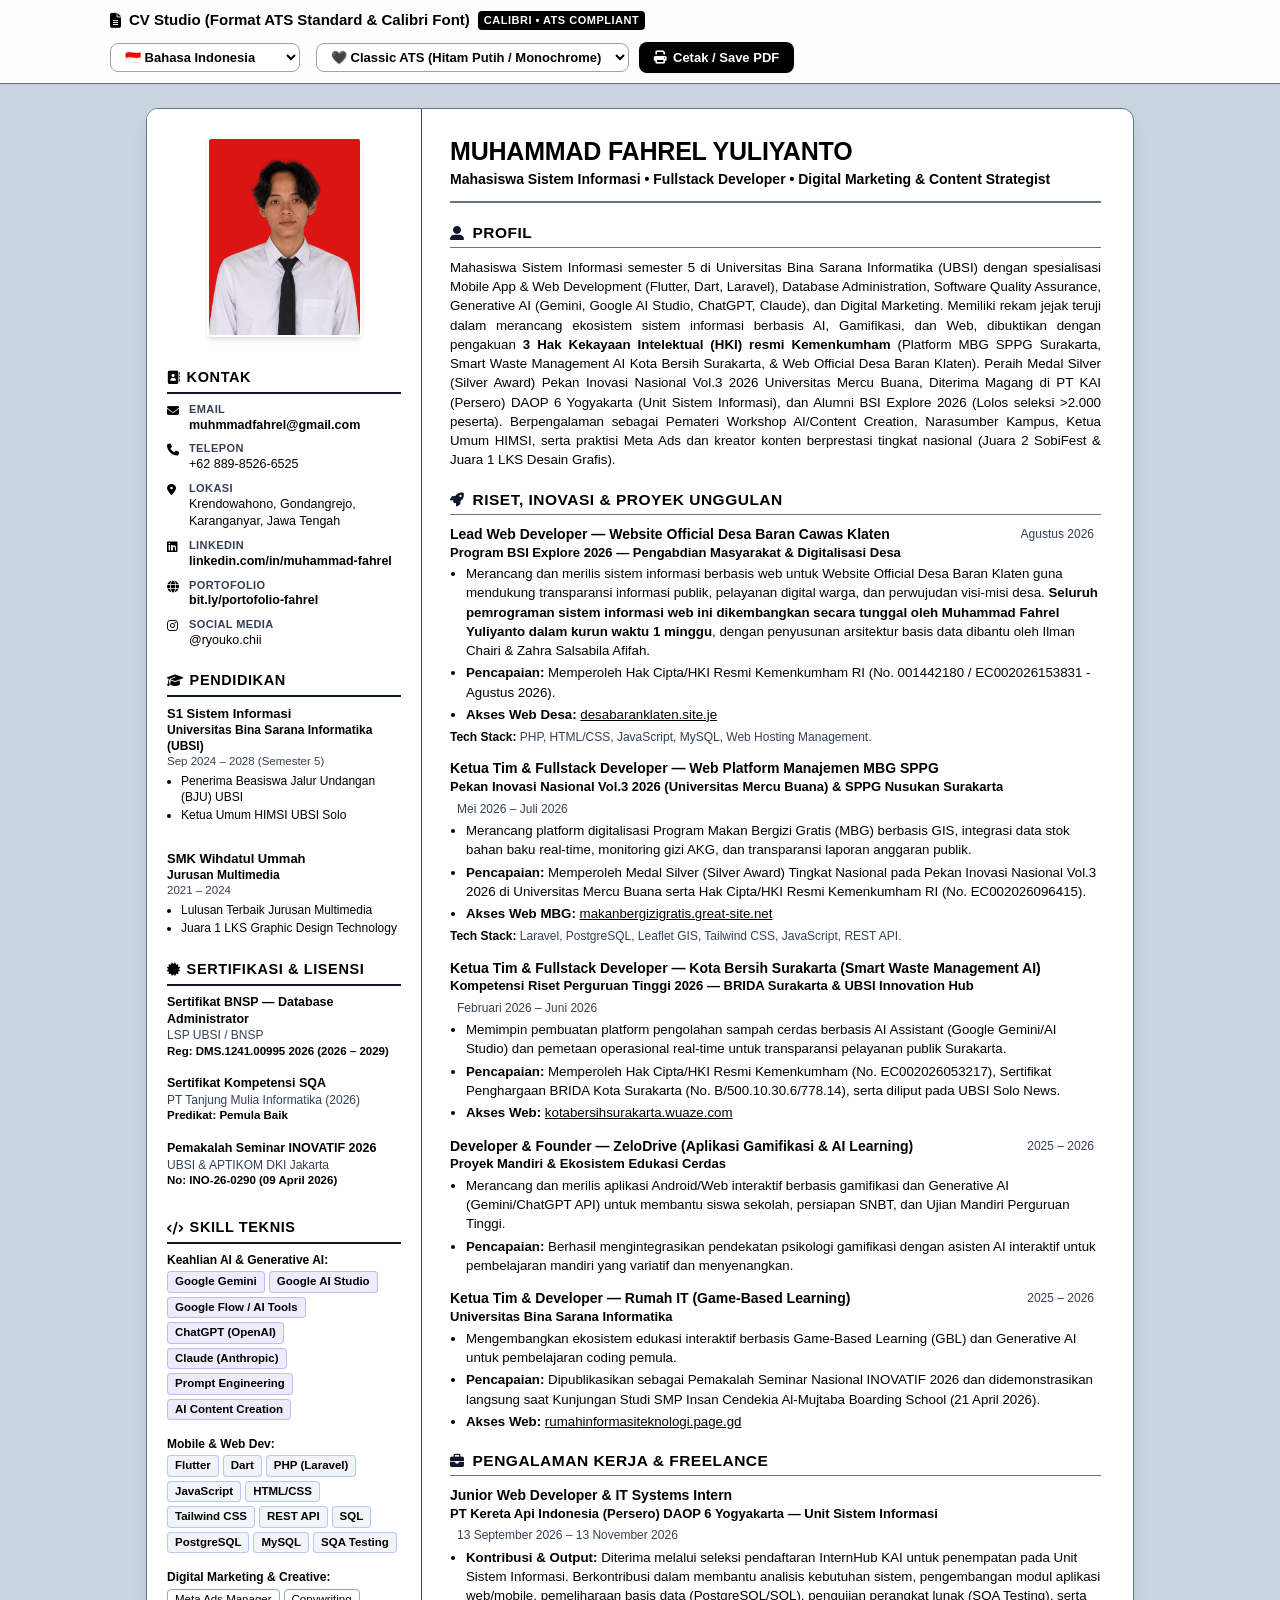
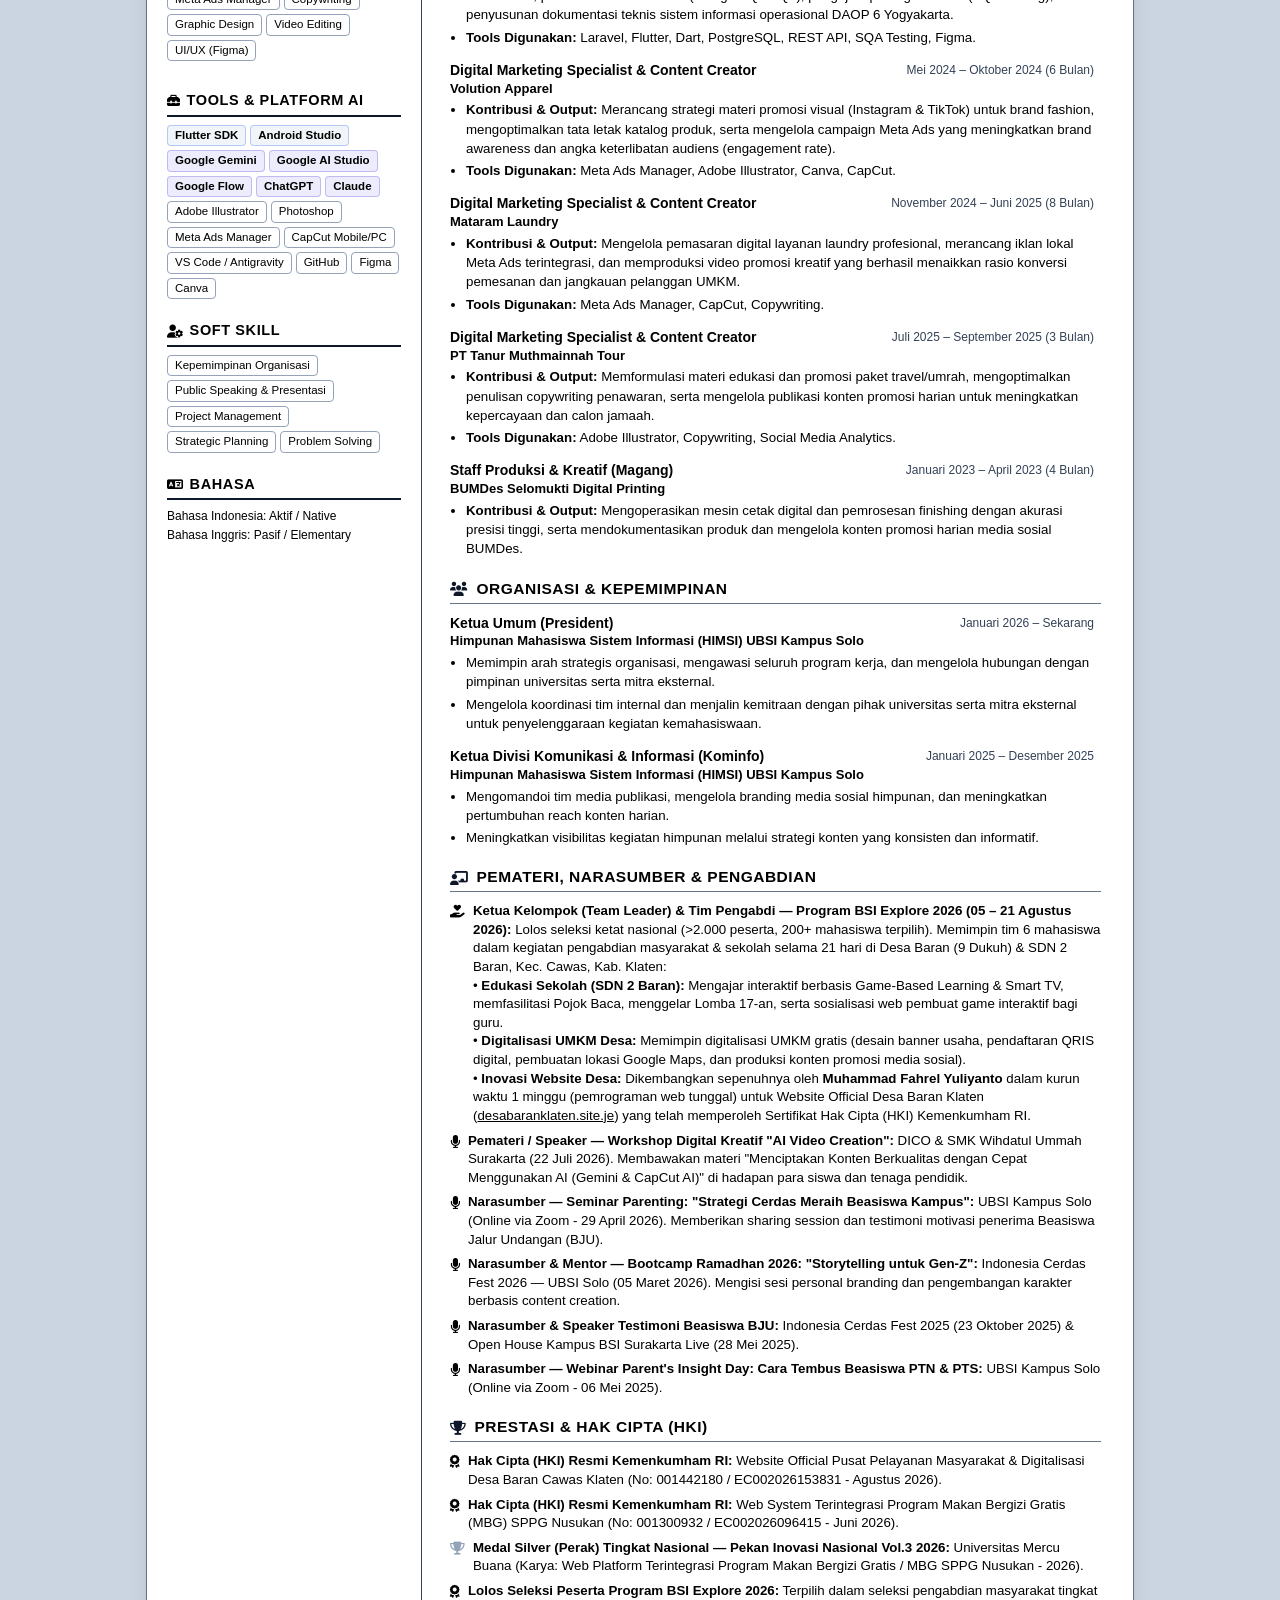
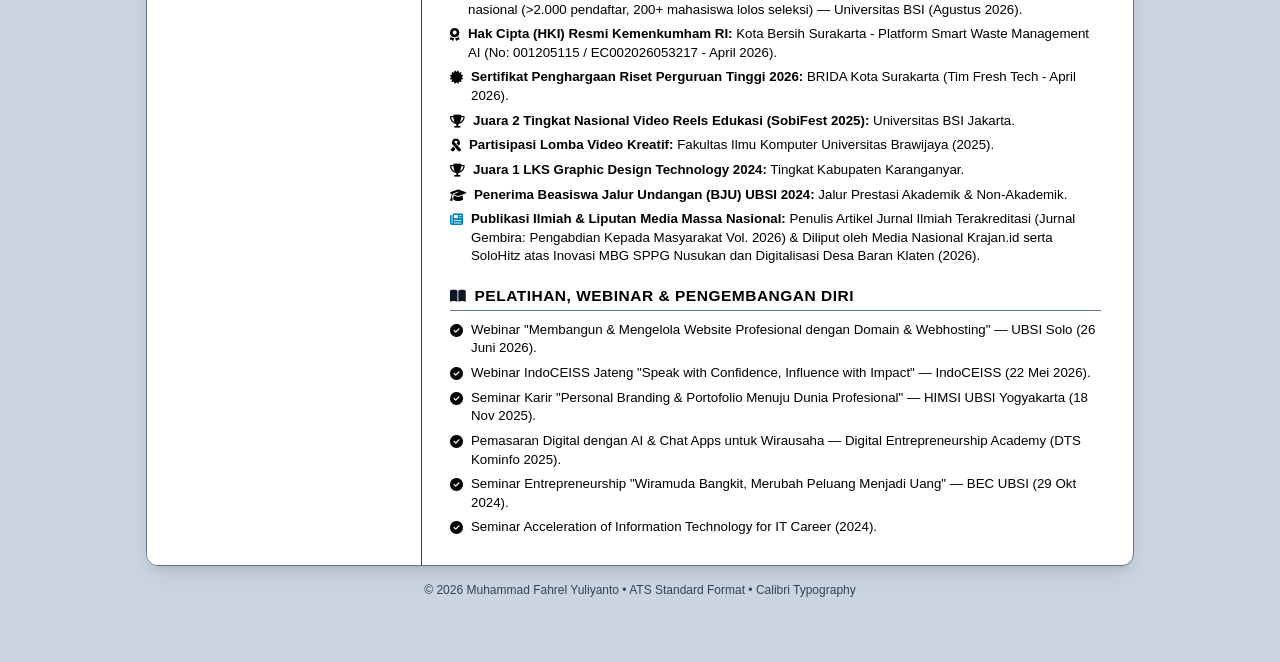
==== commit 8d5cb297: "feat: tambahkan seksi Liputan Media & Rekam Jejak Digital berdasarkan hasil riset internet komprehen" ====
--- a/cv-ats.html
+++ b/cv-ats.html
@@ -887,6 +887,13 @@
                   Jalur Prestasi Akademik & Non-Akademik.
                 </div>
               </li>
+              <li class="achievement-item">
+                <i class="fa-solid fa-newspaper achievement-icon" style="color: #0284c7;"></i>
+                <div>
+                  <strong>Publikasi Ilmiah & Liputan Media Massa Nasional:</strong>
+                  Penulis Artikel Jurnal Ilmiah Terakreditasi (Jurnal Gembira: Pengabdian Kepada Masyarakat Vol. 2026) & Diliput oleh Media Nasional Krajan.id serta SoloHitz atas Inovasi MBG SPPG Nusukan dan Digitalisasi Desa Baran Klaten (2026).
+                </div>
+              </li>
             </ul>
           </section>
 
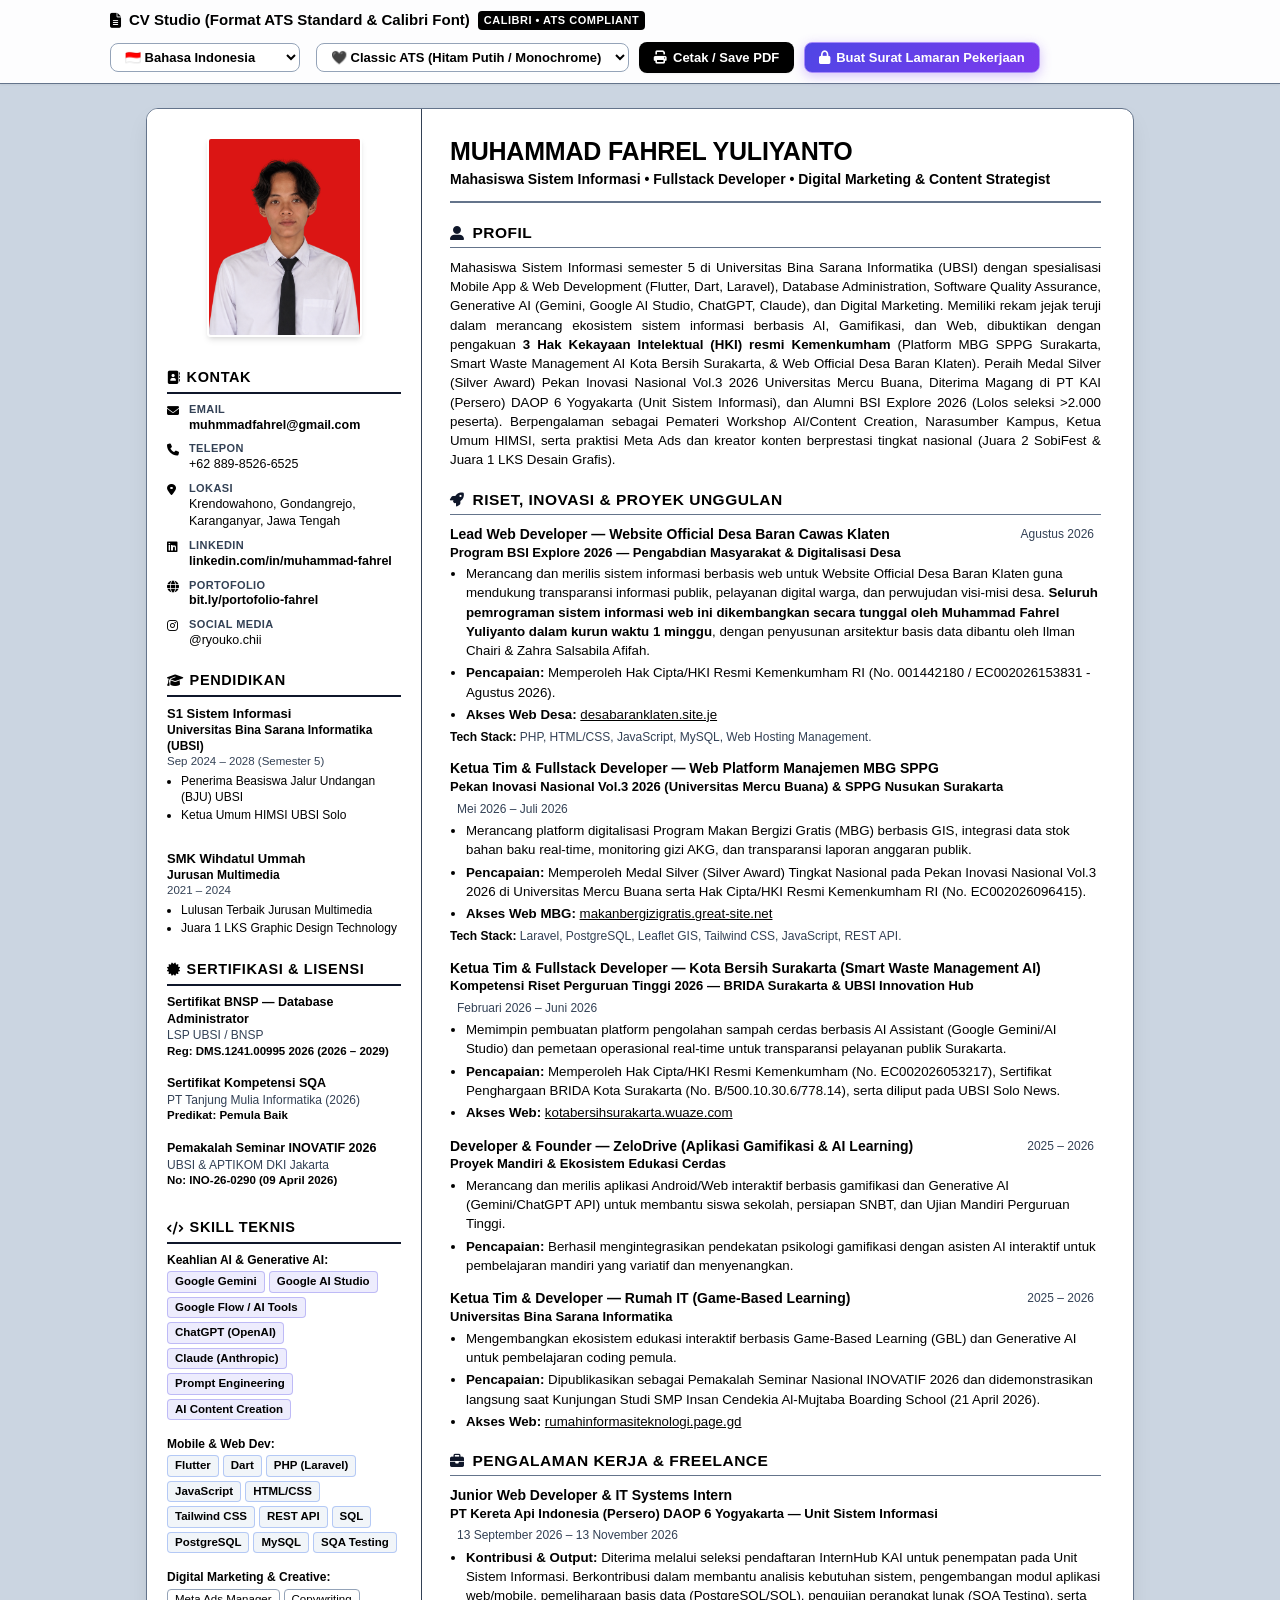
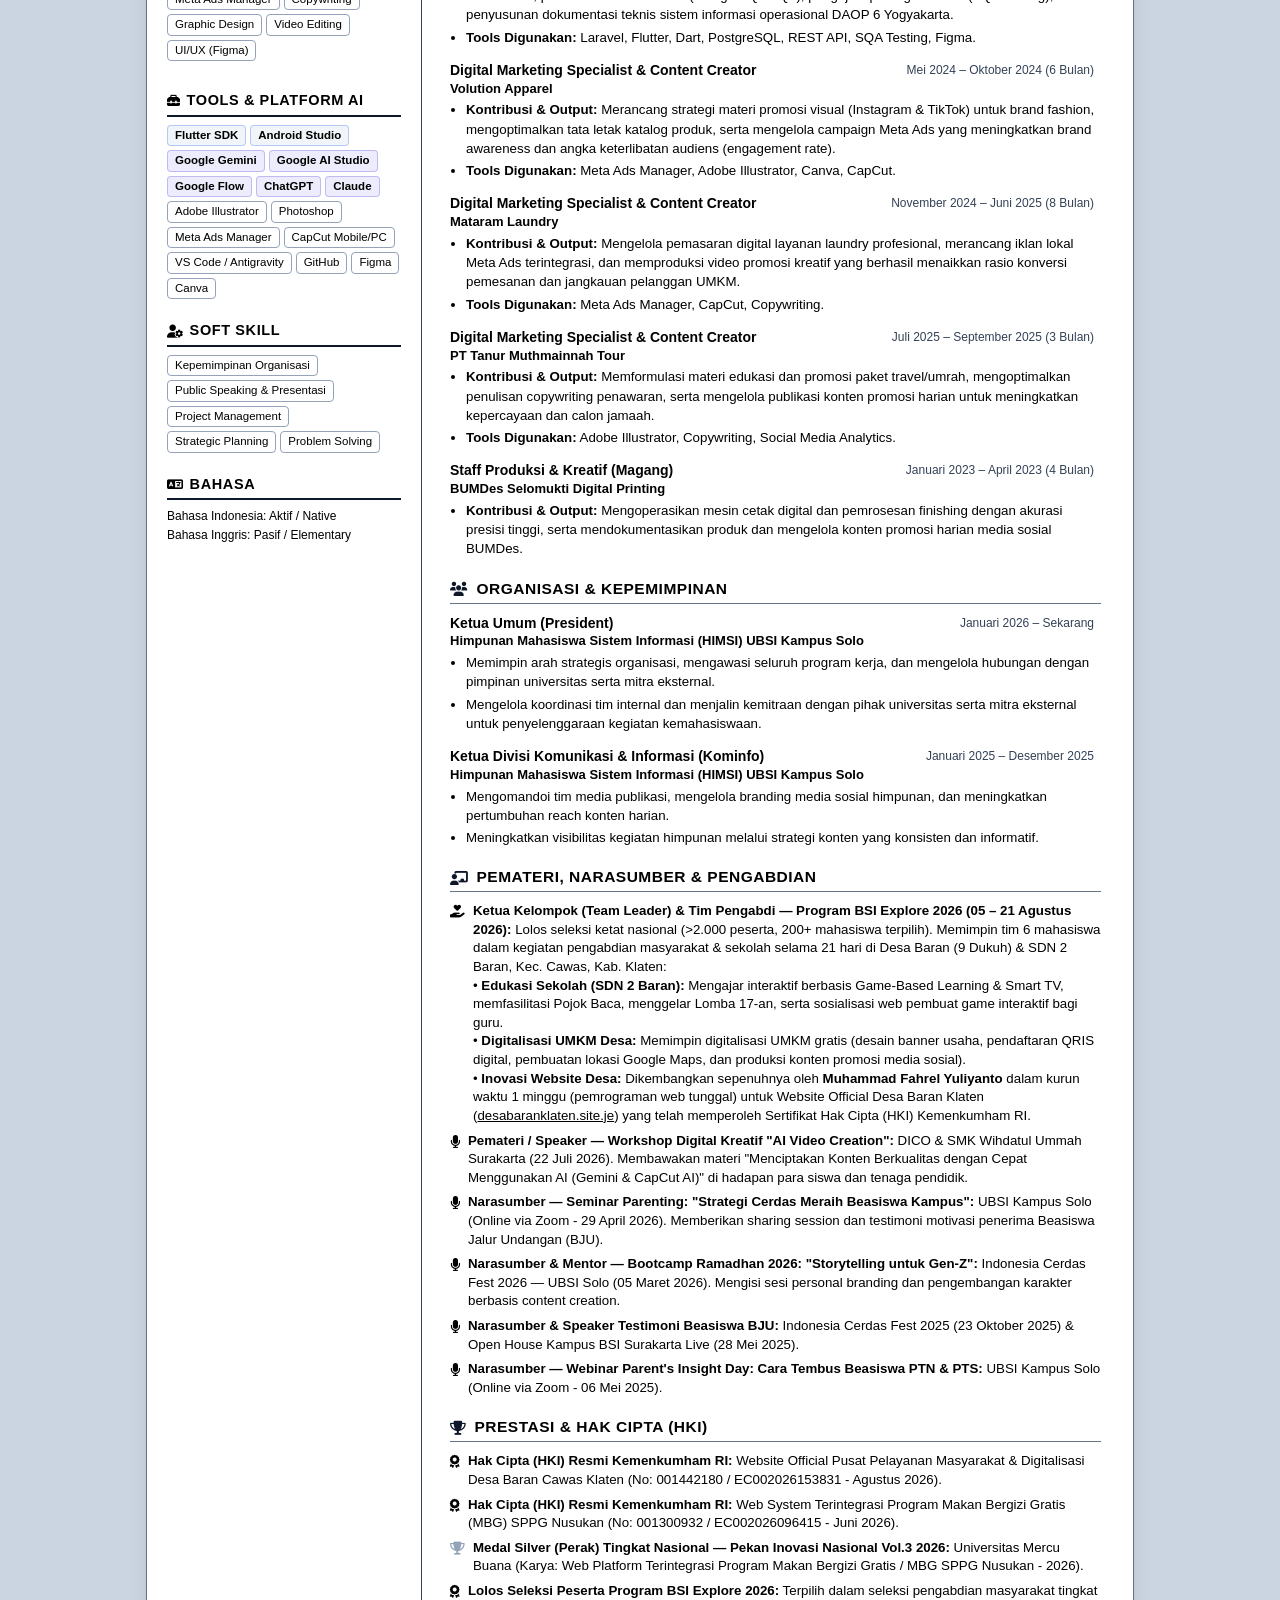
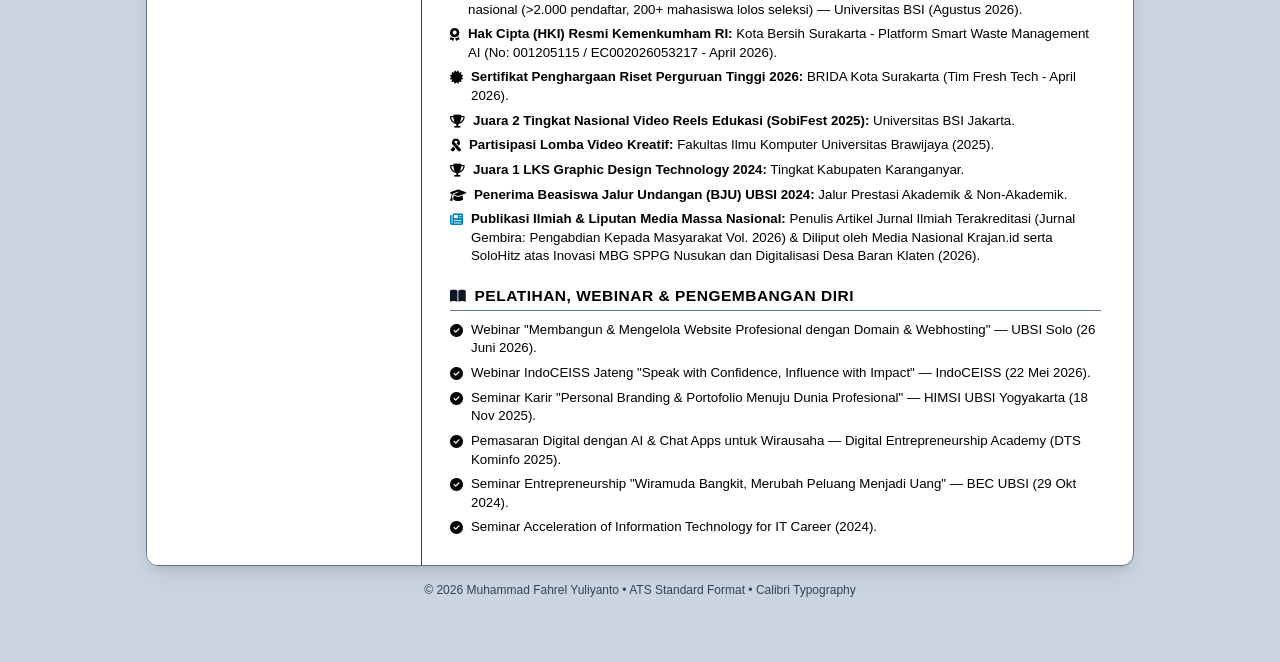
==== commit 41dc9d43: "feat: tambahkan portal generator surat lamaran kerja OCR dan arsip dokumen ber-PIN 227070" ====
--- a/cv-ats.html
+++ b/cv-ats.html
@@ -50,9 +50,51 @@
           <button id="btnPrint" class="btn btn-primary">
             <i class="fa-solid fa-print"></i> <span data-i18n="btn_print">Cetak / Save PDF</span>
           </button>
+          <button
+            id="btnOpenCoverLetterModal"
+            class="btn btn-primary"
+            style="background: linear-gradient(135deg, #4f46e5, #7c3aed); border-color: #a78bfa; font-weight: 700; box-shadow: 0 3px 12px rgba(124, 58, 237, 0.3);"
+            title="Portal Pembuatan & Arsip Surat Lamaran Pekerjaan (Sensitif - Butuh PIN)"
+          >
+            <i class="fa-solid fa-lock"></i> <span>Buat Surat Lamaran Pekerjaan</span>
+          </button>
         </div>
       </div>
     </header>
+
+    <!-- PIN Verification Modal for Cover Letter Access (PIN: 227070) -->
+    <div id="cvPinModal" class="cv-pin-modal-overlay" style="display: none;">
+      <div class="cv-pin-modal-card" id="cvPinCard">
+        <button id="btnClosePinModal" class="cv-pin-close-btn" aria-label="Tutup Modal">&times;</button>
+        <div class="cv-pin-icon-wrap">
+          <i class="fa-solid fa-shield-halved"></i>
+        </div>
+        <h3 style="font-size: 1.25rem; font-weight: 800; color: #ffffff; margin-bottom: 8px;">Akses Pribadi &amp; Sensitif</h3>
+        <p style="font-size: 0.86rem; color: #94a3b8; margin-bottom: 20px; line-height: 1.5;">
+          Fitur pembuatan dan arsip surat lamaran pekerjaan ini hanya diperuntukkan bagi <strong>Muhammad Fahrel Yuliyanto</strong>. Masukkan PIN keamanan pribadi untuk melanjutkan:
+        </p>
+        <div style="margin-bottom: 16px;">
+          <input
+            type="password"
+            id="cvPinInput"
+            maxlength="6"
+            placeholder="••••••"
+            autocomplete="off"
+            inputmode="numeric"
+            style="width: 100%; max-width: 220px; padding: 10px 14px; font-size: 1.5rem; letter-spacing: 8px; text-align: center; background: #030712; border: 2px solid #38bdf8; border-radius: 8px; color: #ffffff; outline: none;"
+          />
+          <div id="cvPinError" style="color: #f87171; font-size: 0.82rem; font-weight: 600; margin-top: 8px; display: none;">
+            <i class="fa-solid fa-circle-exclamation"></i> PIN Salah! Akses ditolak.
+          </div>
+        </div>
+        <div style="display: flex; gap: 10px; justify-content: center;">
+          <button id="btnSubmitCvPin" class="btn btn-primary" style="background: linear-gradient(135deg, #0284c7, #0369a1); padding: 10px 20px; font-weight: 700;">
+            <i class="fa-solid fa-unlock"></i> Buka Surat Lamaran
+          </button>
+        </div>
+      </div>
+    </div>
+
 
     <!-- Main Printable A4 CV Document Container -->
     <div class="page-wrapper">
--- a/index.css
+++ b/index.css
@@ -649,3 +649,67 @@
     justify-content: center;
   }
 }
+
+/* PIN Verification Modal for Cover Letter Access */
+.cv-pin-modal-overlay {
+  position: fixed;
+  inset: 0;
+  background: rgba(3, 7, 18, 0.85);
+  backdrop-filter: blur(12px);
+  -webkit-backdrop-filter: blur(12px);
+  z-index: 99999;
+  display: flex;
+  align-items: center;
+  justify-content: center;
+  padding: 20px;
+}
+
+.cv-pin-modal-card {
+  background: #0f172a;
+  border: 1px solid rgba(56, 189, 248, 0.4);
+  border-radius: 16px;
+  padding: 32px 28px;
+  max-width: 420px;
+  width: 100%;
+  text-align: center;
+  box-shadow: 0 20px 50px rgba(0, 0, 0, 0.6), 0 0 30px rgba(56, 189, 248, 0.2);
+  color: #ffffff;
+  position: relative;
+  animation: modal-enter 0.3s cubic-bezier(0.16, 1, 0.3, 1);
+}
+
+@keyframes modal-enter {
+  0% { transform: scale(0.92) translateY(20px); opacity: 0; }
+  100% { transform: scale(1) translateY(0); opacity: 1; }
+}
+
+.cv-pin-close-btn {
+  position: absolute;
+  top: 14px;
+  right: 16px;
+  background: none;
+  border: none;
+  font-size: 1.5rem;
+  color: #94a3b8;
+  cursor: pointer;
+  line-height: 1;
+}
+
+.cv-pin-close-btn:hover {
+  color: #ffffff;
+}
+
+.cv-pin-icon-wrap {
+  width: 60px;
+  height: 60px;
+  border-radius: 50%;
+  background: linear-gradient(135deg, #0284c7, #4f46e5);
+  border: 2px solid #38bdf8;
+  display: flex;
+  align-items: center;
+  justify-content: center;
+  font-size: 1.5rem;
+  margin: 0 auto 16px;
+  box-shadow: 0 0 20px rgba(56, 189, 248, 0.4);
+}
+
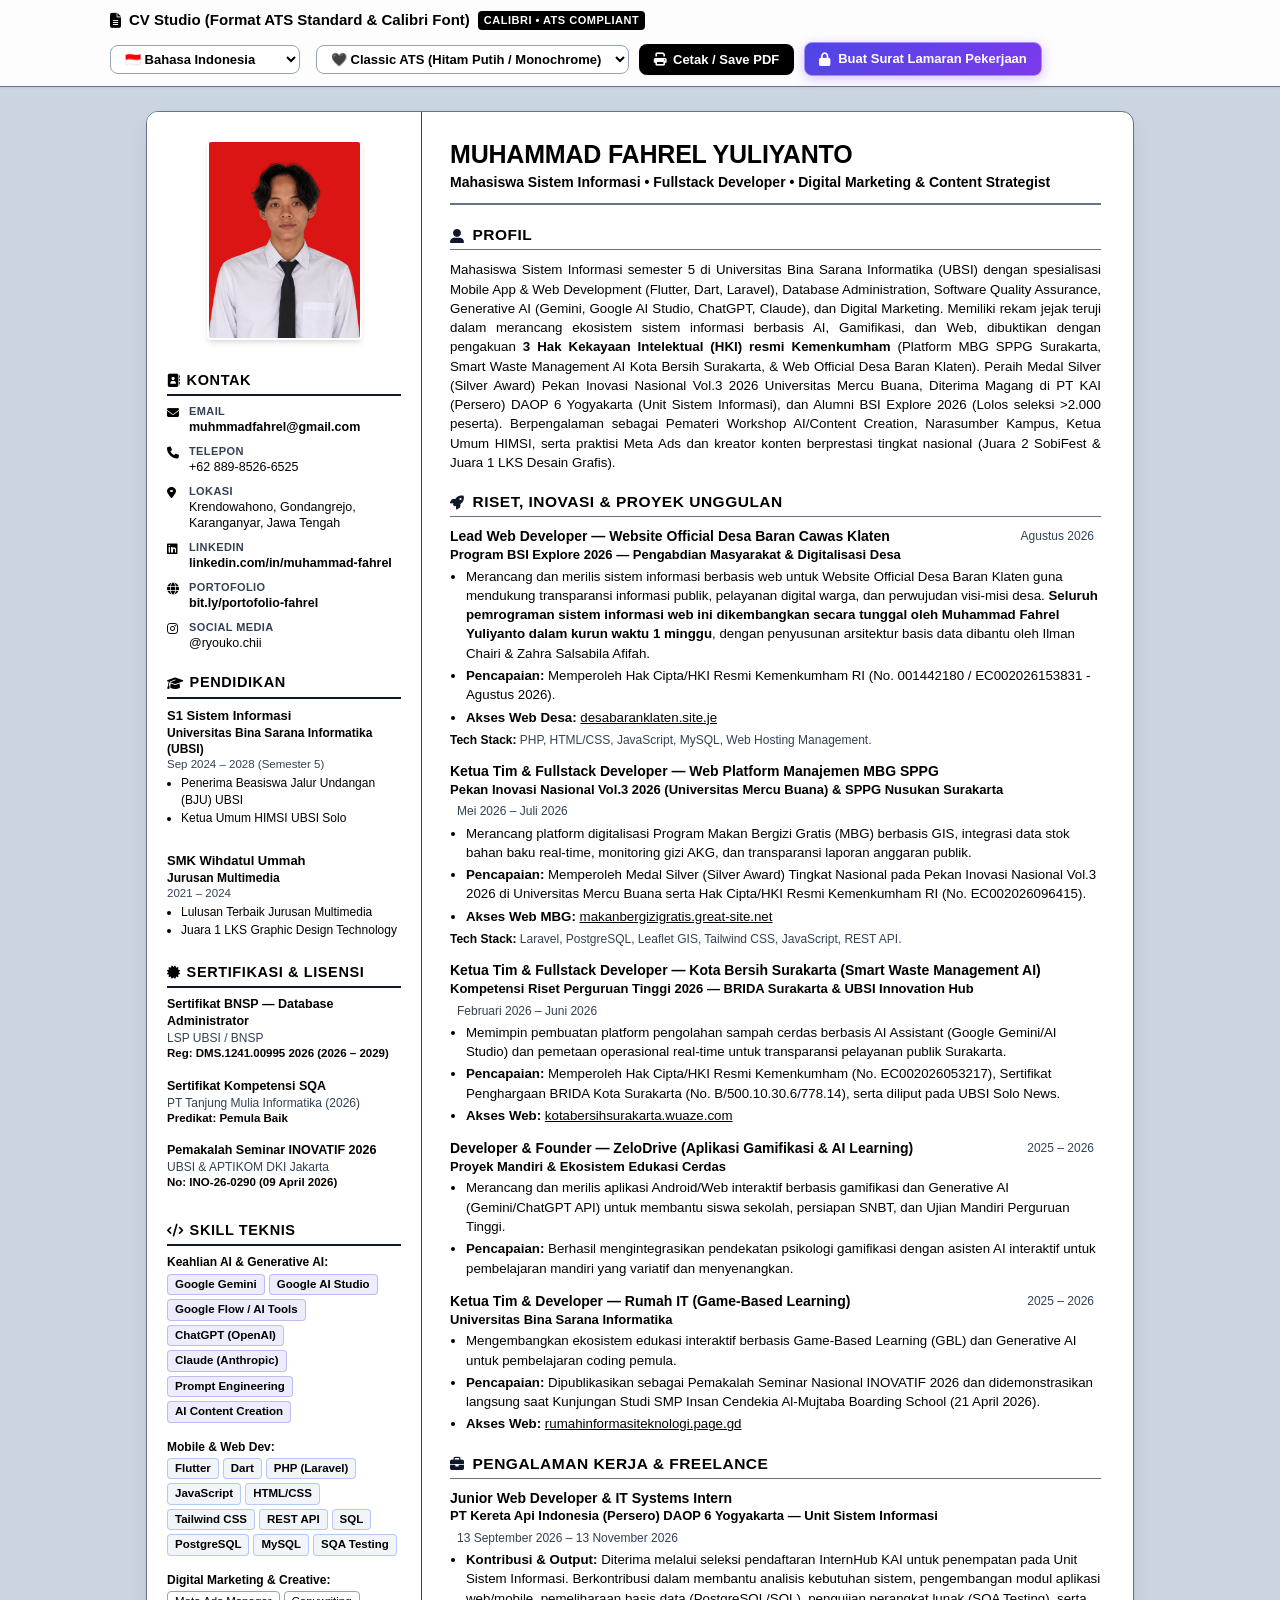
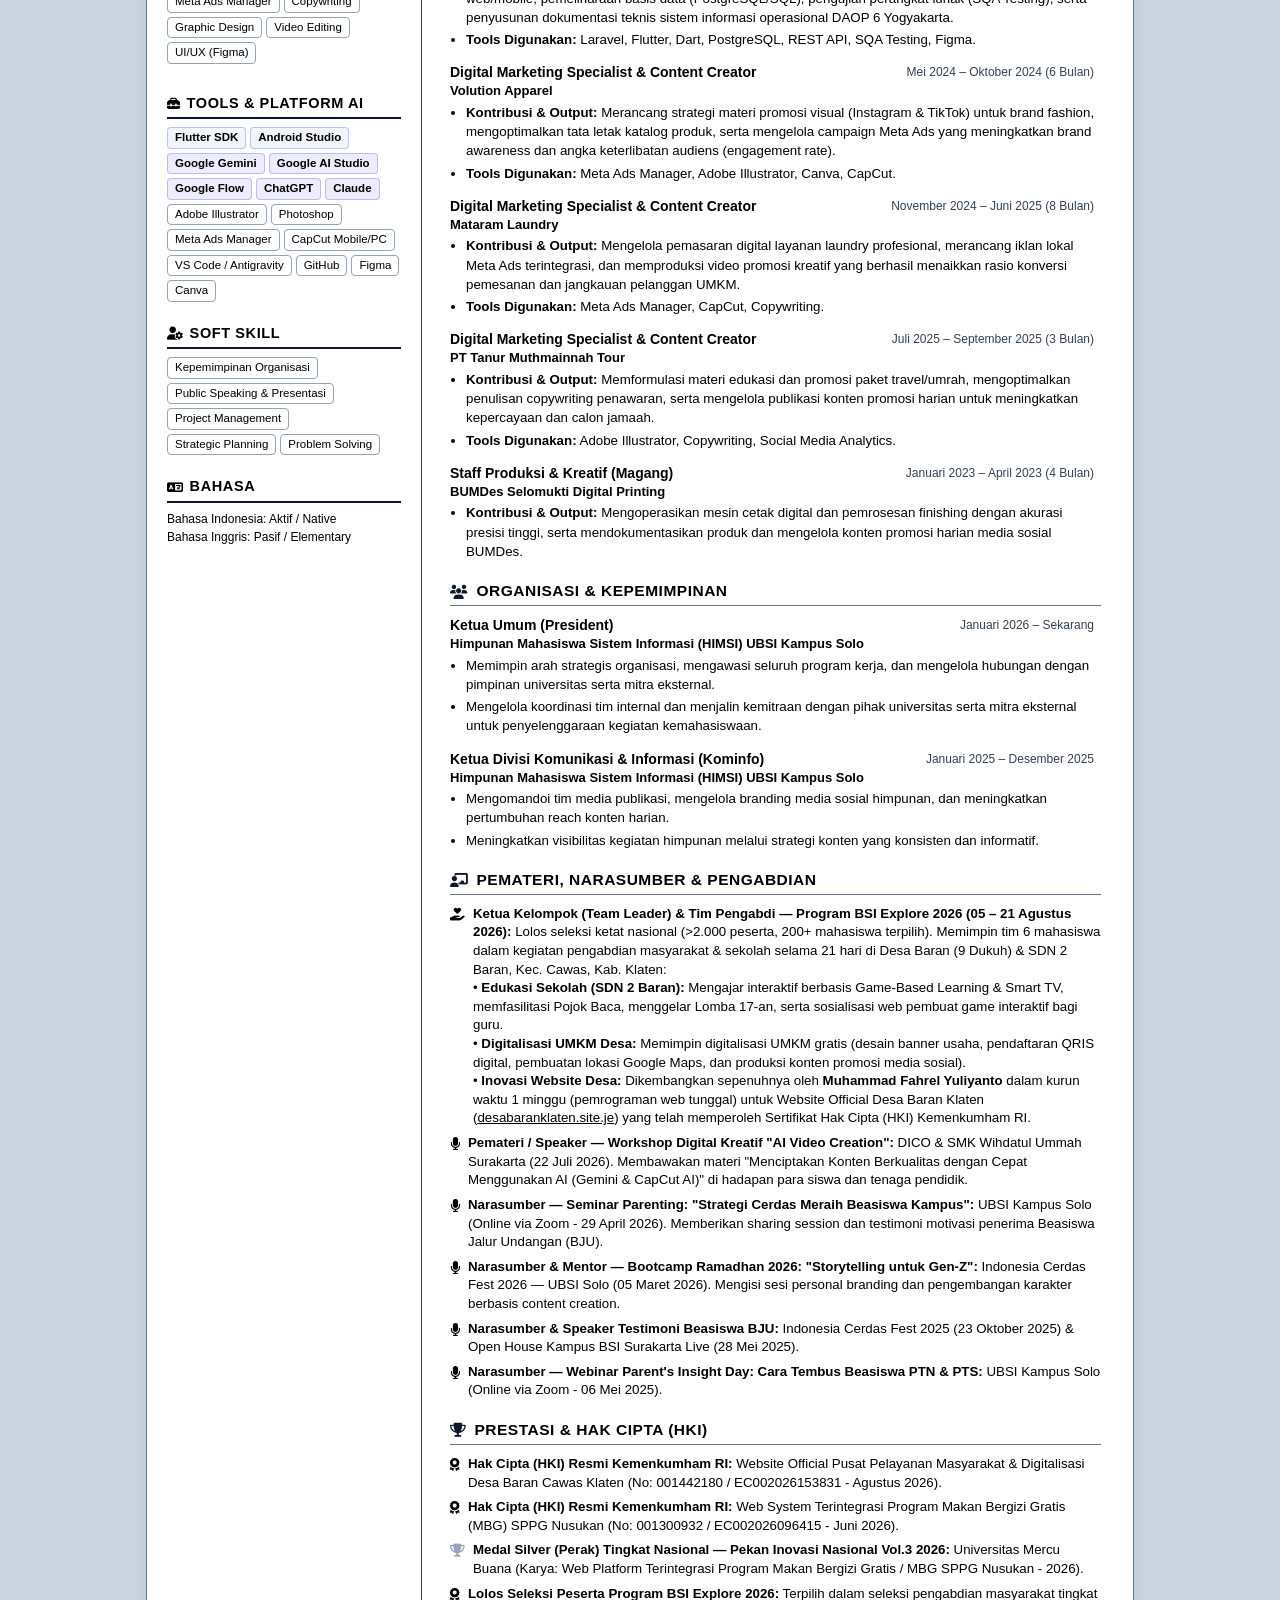
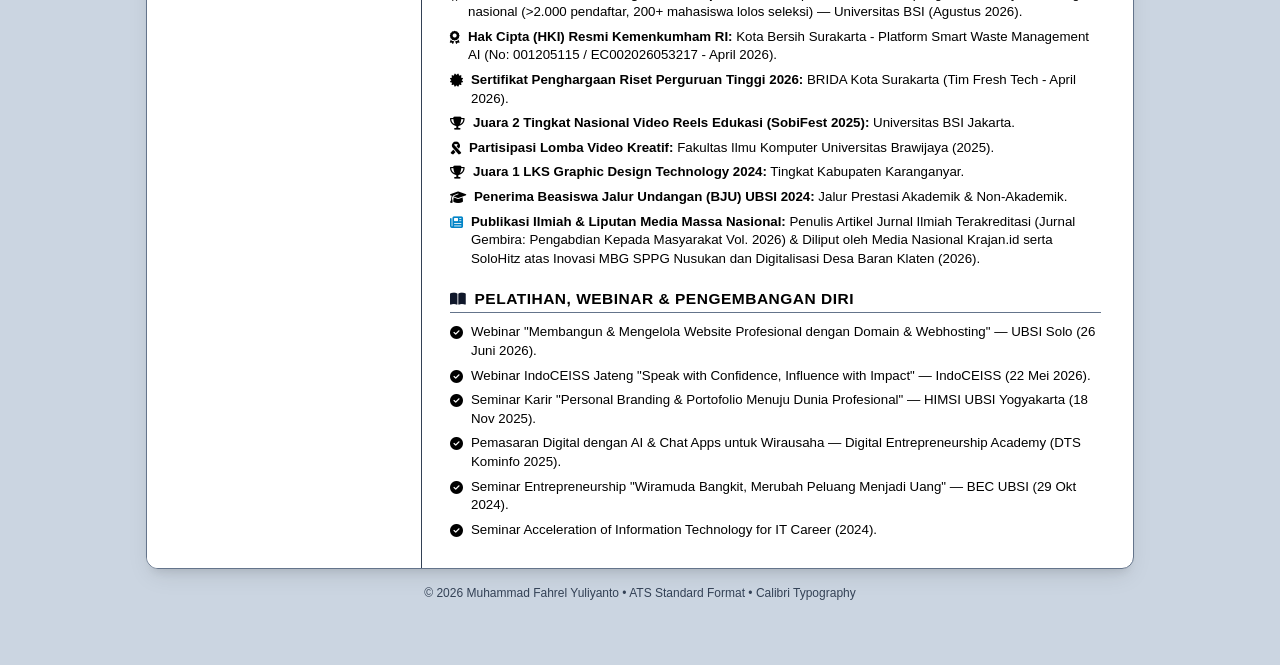
==== commit b16a64c0: "fix: ubah tombol Buat Surat Lamaran Pekerjaan menjadi tautan langsung dengan proteksi PIN 227070" ====
--- a/cv-ats.html
+++ b/cv-ats.html
@@ -50,50 +50,19 @@
           <button id="btnPrint" class="btn btn-primary">
             <i class="fa-solid fa-print"></i> <span data-i18n="btn_print">Cetak / Save PDF</span>
           </button>
-          <button
+          <a
+            href="surat-lamaran.html"
             id="btnOpenCoverLetterModal"
             class="btn btn-primary"
-            style="background: linear-gradient(135deg, #4f46e5, #7c3aed); border-color: #a78bfa; font-weight: 700; box-shadow: 0 3px 12px rgba(124, 58, 237, 0.3);"
-            title="Portal Pembuatan & Arsip Surat Lamaran Pekerjaan (Sensitif - Butuh PIN)"
+            style="background: linear-gradient(135deg, #4f46e5, #7c3aed); border-color: #a78bfa; font-weight: 700; box-shadow: 0 3px 12px rgba(124, 58, 237, 0.3); text-decoration: none; display: inline-flex; align-items: center; gap: 8px; cursor: pointer;"
+            title="Buka Portal Buat Surat Lamaran Pekerjaan (Sensitif - Butuh PIN 227070)"
           >
             <i class="fa-solid fa-lock"></i> <span>Buat Surat Lamaran Pekerjaan</span>
-          </button>
+          </a>
         </div>
       </div>
     </header>
 
-    <!-- PIN Verification Modal for Cover Letter Access (PIN: 227070) -->
-    <div id="cvPinModal" class="cv-pin-modal-overlay" style="display: none;">
-      <div class="cv-pin-modal-card" id="cvPinCard">
-        <button id="btnClosePinModal" class="cv-pin-close-btn" aria-label="Tutup Modal">&times;</button>
-        <div class="cv-pin-icon-wrap">
-          <i class="fa-solid fa-shield-halved"></i>
-        </div>
-        <h3 style="font-size: 1.25rem; font-weight: 800; color: #ffffff; margin-bottom: 8px;">Akses Pribadi &amp; Sensitif</h3>
-        <p style="font-size: 0.86rem; color: #94a3b8; margin-bottom: 20px; line-height: 1.5;">
-          Fitur pembuatan dan arsip surat lamaran pekerjaan ini hanya diperuntukkan bagi <strong>Muhammad Fahrel Yuliyanto</strong>. Masukkan PIN keamanan pribadi untuk melanjutkan:
-        </p>
-        <div style="margin-bottom: 16px;">
-          <input
-            type="password"
-            id="cvPinInput"
-            maxlength="6"
-            placeholder="••••••"
-            autocomplete="off"
-            inputmode="numeric"
-            style="width: 100%; max-width: 220px; padding: 10px 14px; font-size: 1.5rem; letter-spacing: 8px; text-align: center; background: #030712; border: 2px solid #38bdf8; border-radius: 8px; color: #ffffff; outline: none;"
-          />
-          <div id="cvPinError" style="color: #f87171; font-size: 0.82rem; font-weight: 600; margin-top: 8px; display: none;">
-            <i class="fa-solid fa-circle-exclamation"></i> PIN Salah! Akses ditolak.
-          </div>
-        </div>
-        <div style="display: flex; gap: 10px; justify-content: center;">
-          <button id="btnSubmitCvPin" class="btn btn-primary" style="background: linear-gradient(135deg, #0284c7, #0369a1); padding: 10px 20px; font-weight: 700;">
-            <i class="fa-solid fa-unlock"></i> Buka Surat Lamaran
-          </button>
-        </div>
-      </div>
-    </div>
 
 
     <!-- Main Printable A4 CV Document Container -->
@@ -1018,7 +987,7 @@
       </footer>
     </div>
 
-    <script src="translations.js"></script>
-    <script src="app.js"></script>
+    <script src="translations.js?v=20261021"></script>
+    <script src="app.js?v=20261021"></script>
   </body>
 </html>
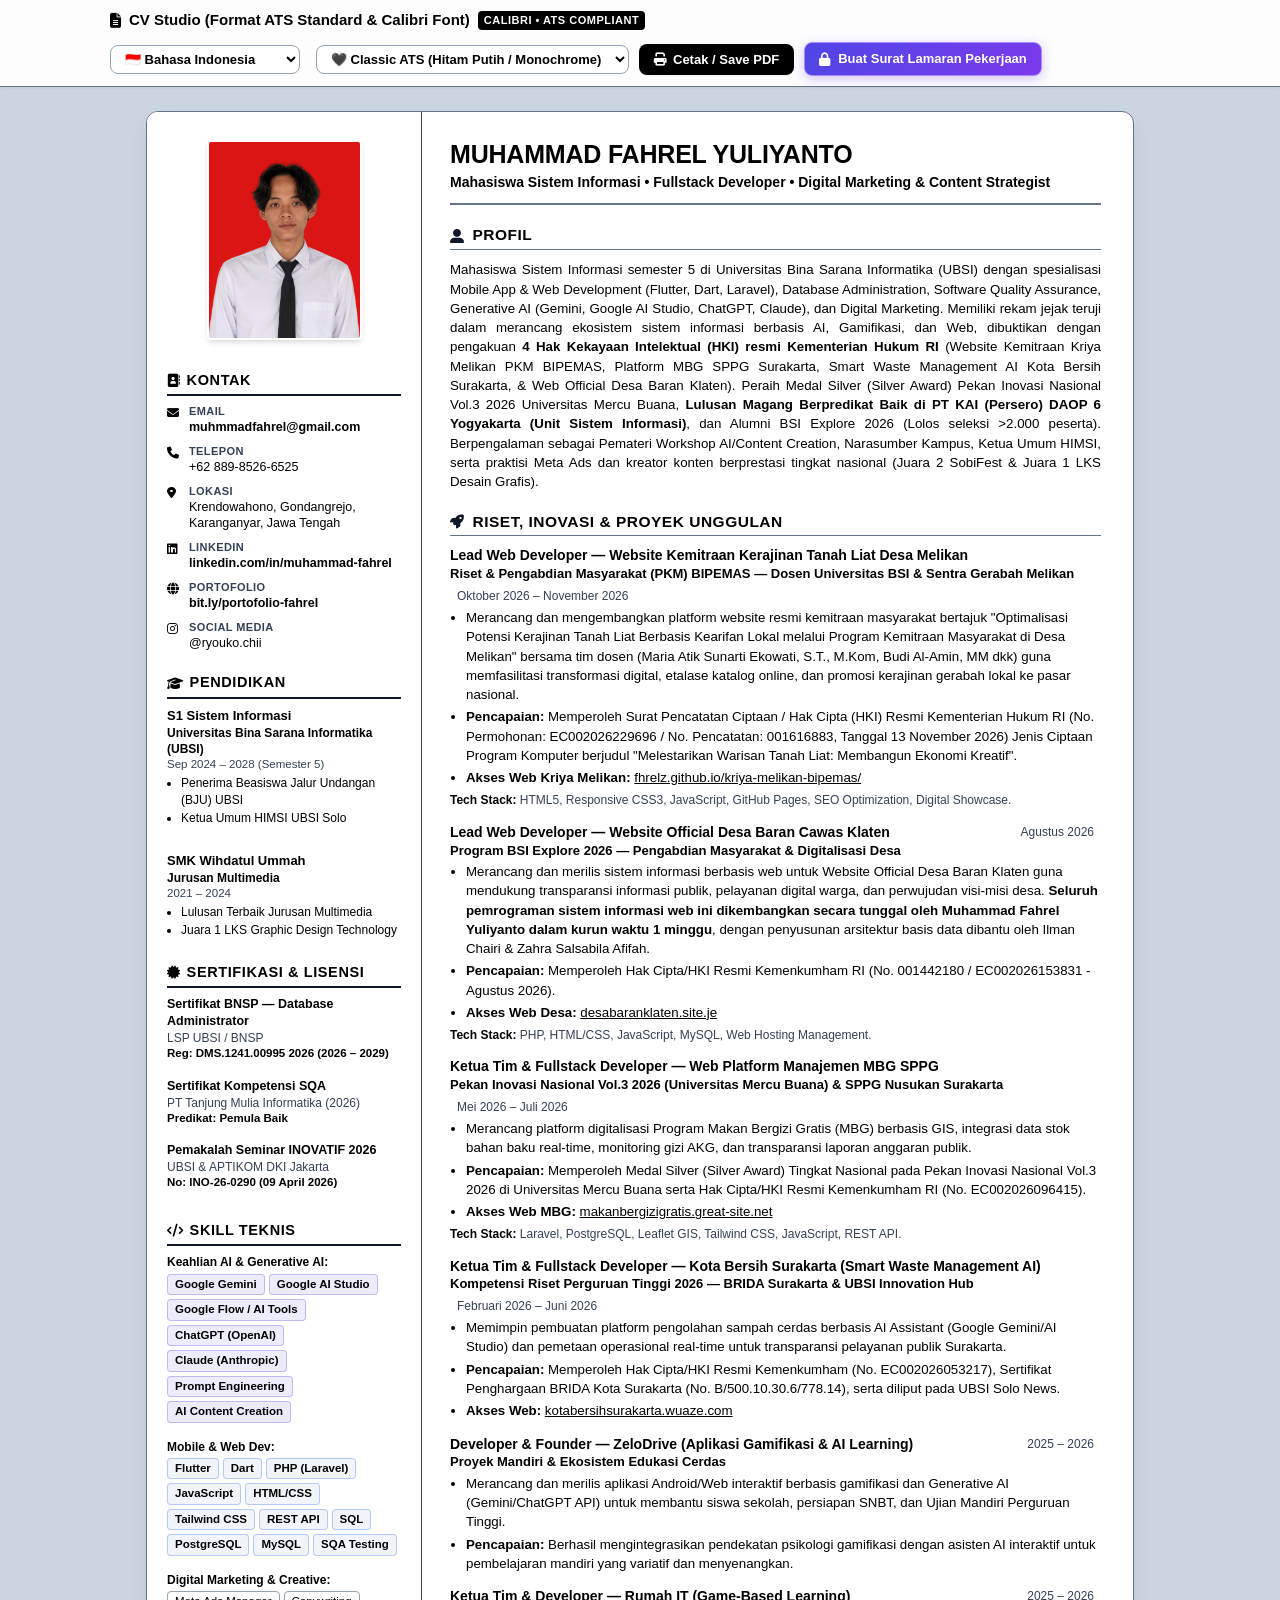
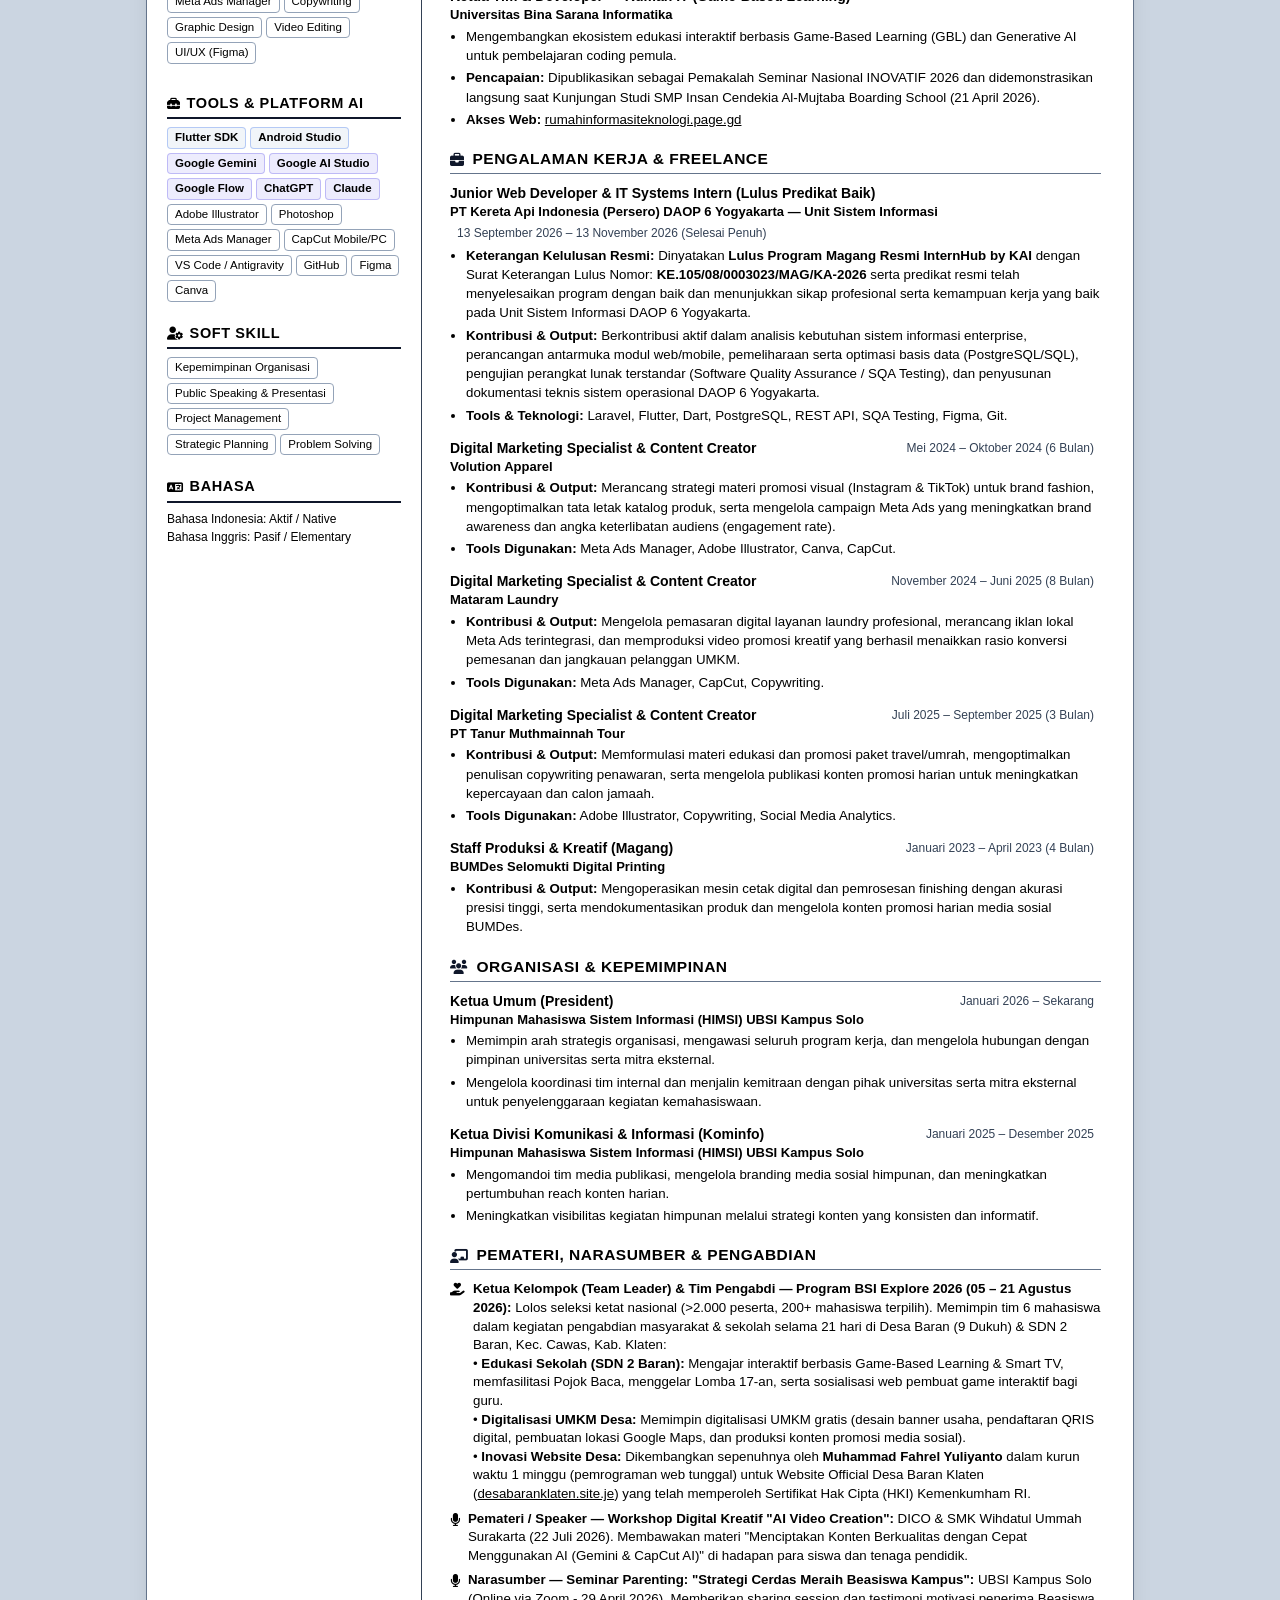
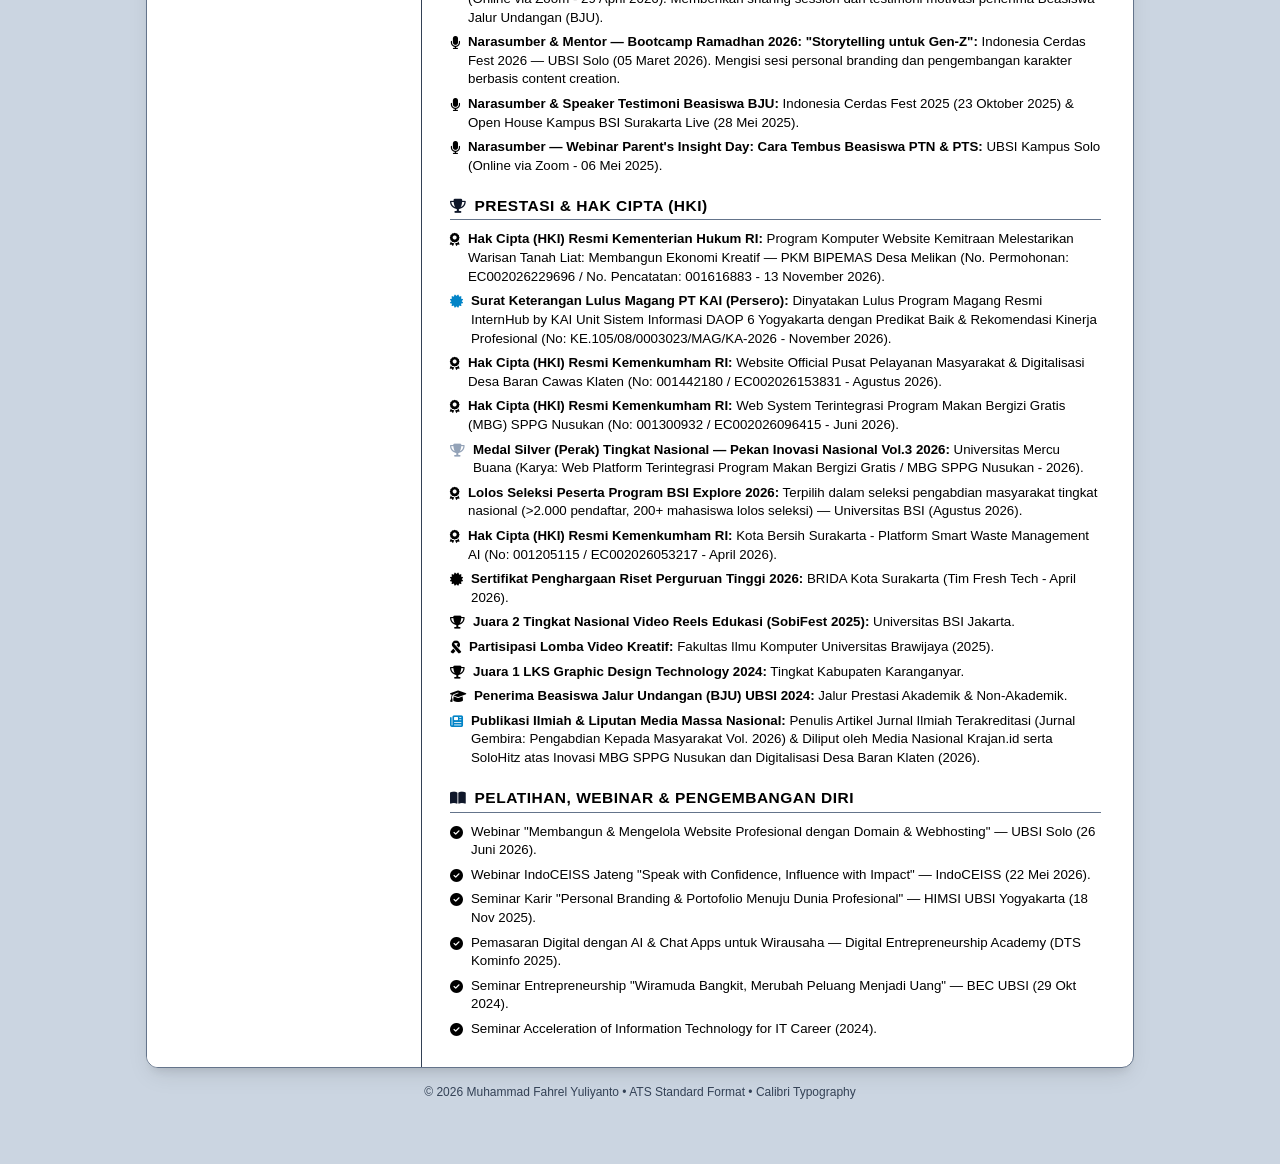
==== commit afa92cf7: "feat: update CV, ATS, and portfolio with KAI internship graduation (SKL) and 4th HKI Melikan BIPEMAS" ====
--- a/cv-ats.html
+++ b/cv-ats.html
@@ -3,13 +3,45 @@
   <head>
     <meta charset="UTF-8" />
     <meta name="viewport" content="width=device-width, initial-scale=1.0" />
-    <title>
-      CV ATS Muhammad Fahrel Yuliyanto | Fullstack Developer & Digital Marketing
-    </title>
+    <title>CV ATS Muhammad Fahrel Yuliyanto (ryouko / otosaka ryouko) — UBSI Solo (Fahrel UBSI)</title>
+    <meta name="title" content="CV ATS Muhammad Fahrel Yuliyanto (ryouko / otosaka ryouko) — UBSI Solo (Fahrel UBSI)" />
     <meta
       name="description"
-      content="Curriculum Vitae Format ATS - Muhammad Fahrel Yuliyanto. Mahasiswa Sistem Informasi, Fullstack Developer, Owner 2 HKI Kemenkumham, AI Specialist & Digital Marketing."
+      content="Curriculum Vitae Format ATS Standard - Muhammad Fahrel Yuliyanto (ryouko / ryouko.chii / otosaka ryouko). Mahasiswa S1 Sistem Informasi UBSI Solo (fahrel ubsi), Fullstack Developer, Database Admin BNSP, Owner 4 HKI Kemenkumham RI, Silver Medalist Inovasi Nasional."
     />
+    <meta name="keywords" content="Muhammad Fahrel, Muhammad Fahrel Yuliyanto, ryouko, ryouko.chii, otosaka ryouko, fahrel ubsi, CV Muhammad Fahrel, CV ATS Fahrel, UBSI Solo" />
+    <meta name="author" content="Muhammad Fahrel Yuliyanto (ryouko)" />
+    <meta name="robots" content="index, follow" />
+    <link rel="canonical" href="https://fhrelz.github.io/portfolio-3d-celestial/cv-ats.html" />
+
+    <!-- Open Graph Card -->
+    <meta property="og:type" content="profile" />
+    <meta property="og:url" content="https://fhrelz.github.io/portfolio-3d-celestial/cv-ats.html" />
+    <meta property="og:title" content="CV ATS Muhammad Fahrel Yuliyanto (ryouko / otosaka ryouko)" />
+    <meta property="og:description" content="Curriculum Vitae Format ATS - Muhammad Fahrel Yuliyanto (ryouko / ryouko.chii / otosaka ryouko / fahrel ubsi). Fullstack Developer &amp; S1 Sistem Informasi UBSI Solo." />
+    <meta property="og:image" content="https://fhrelz.github.io/portfolio-3d-celestial/assets/foto_profile.png" />
+
+    <!-- Structured Data JSON-LD -->
+    <script type="application/ld+json">
+    {
+      "@context": "https://schema.org",
+      "@type": "ProfilePage",
+      "mainEntity": {
+        "@type": "Person",
+        "name": "Muhammad Fahrel Yuliyanto",
+        "alternateName": ["Muhammad Fahrel", "ryouko", "ryouko.chii", "otosaka ryouko", "fahrel ubsi"],
+        "url": "https://fhrelz.github.io/portfolio-3d-celestial/cv-ats.html",
+        "jobTitle": "Fullstack Web Developer & AI Specialist",
+        "alumniOf": "Universitas Bina Sarana Informatika (UBSI Solo)",
+        "sameAs": [
+          "https://github.com/fhrelz",
+          "https://instagram.com/ryouko.chii",
+          "https://linkedin.com/in/muhammad-fahrel-26075131b/"
+        ]
+      }
+    }
+    </script>
+
     <link rel="stylesheet" href="index.css" />
     <link
       rel="stylesheet"
@@ -326,11 +358,11 @@
               informasi berbasis AI, Gamifikasi, dan Web, dibuktikan dengan
               pengakuan
               <strong
-                >3 Hak Kekayaan Intelektual (HKI) resmi Kemenkumham</strong
+                >4 Hak Kekayaan Intelektual (HKI) resmi Kementerian Hukum RI</strong
               >
-              (Platform MBG SPPG Surakarta, Smart Waste Management AI Kota
+              (Website Kemitraan Kriya Melikan PKM BIPEMAS, Platform MBG SPPG Surakarta, Smart Waste Management AI Kota
               Bersih Surakarta, & Web Official Desa Baran Klaten). Peraih Medal Silver (Silver Award) Pekan Inovasi Nasional Vol.3 2026 Universitas
-              Mercu Buana, Diterima Magang di PT KAI (Persero) DAOP 6 Yogyakarta (Unit Sistem Informasi), dan Alumni BSI Explore 2026 (Lolos seleksi >2.000 peserta). Berpengalaman sebagai
+              Mercu Buana, <strong>Lulusan Magang Berpredikat Baik di PT KAI (Persero) DAOP 6 Yogyakarta (Unit Sistem Informasi)</strong>, dan Alumni BSI Explore 2026 (Lolos seleksi >2.000 peserta). Berpengalaman sebagai
               Pemateri Workshop AI/Content Creation, Narasumber Kampus, Ketua
               Umum HIMSI, serta praktisi Meta Ads dan kreator konten berprestasi
               tingkat nasional (Juara 2 SobiFest & Juara 1 LKS Desain Grafis).
@@ -343,6 +375,39 @@
               <i class="fa-solid fa-rocket"></i> <span data-i18n="sec_projects">RISET, INOVASI & PROYEK UNGGULAN</span>
             </h2>
             <div class="timeline">
+              <article class="card-item">
+                <div class="card-header">
+                  <div>
+                    <div class="card-title" data-i18n="pmelikan_title">
+                      Lead Web Developer — Website Kemitraan Kerajinan Tanah Liat Desa Melikan
+                    </div>
+                    <div class="card-subtitle" data-i18n="pmelikan_sub">
+                      Riset & Pengabdian Masyarakat (PKM) BIPEMAS — Dosen Universitas BSI & Sentra Gerabah Melikan
+                    </div>
+                  </div>
+                  <div class="card-period" data-i18n="pmelikan_period">Oktober 2026 – November 2026</div>
+                </div>
+                <ul class="card-bullets">
+                  <li data-i18n="pmelikan_b1">
+                    Merancang dan mengembangkan platform website resmi kemitraan masyarakat bertajuk <em>"Optimalisasi Potensi Kerajinan Tanah Liat Berbasis Kearifan Lokal melalui Program Kemitraan Masyarakat di Desa Melikan"</em> bersama tim dosen (Maria Atik Sunarti Ekowati, S.T., M.Kom, Budi Al-Amin, MM dkk) guna memfasilitasi transformasi digital, etalase katalog online, dan promosi kerajinan gerabah lokal ke pasar nasional.
+                  </li>
+                  <li data-i18n="pmelikan_b2">
+                    <strong>Pencapaian:</strong> Memperoleh Surat Pencatatan Ciptaan / Hak Cipta (HKI) Resmi Kementerian Hukum RI (No. Permohonan: EC002026229696 / No. Pencatatan: 001616883, Tanggal 13 November 2026) Jenis Ciptaan Program Komputer berjudul <em>"Melestarikan Warisan Tanah Liat: Membangun Ekonomi Kreatif"</em>.
+                  </li>
+                  <li>
+                    <strong data-i18n="pmelikan_b3">Akses Web Kriya Melikan:</strong>
+                    <a
+                      href="https://fhrelz.github.io/kriya-melikan-bipemas/"
+                      target="_blank"
+                      style="color: var(--primary)"
+                      >fhrelz.github.io/kriya-melikan-bipemas/</a
+                    >
+                  </li>
+                </ul>
+                <div class="card-tech">
+                  <strong>Tech Stack:</strong> HTML5, Responsive CSS3, JavaScript, GitHub Pages, SEO Optimization, Digital Showcase.
+                </div>
+              </article>
               <article class="card-item">
                 <div class="card-header">
                   <div>
@@ -531,23 +596,27 @@
               <article class="card-item">
                 <div class="card-header">
                   <div>
-                    <div class="card-title" data-i18n="exp1_title">
+                    <div class="card-title" data-i18n="exp1_title" style="display: flex; align-items: center; gap: 8px; flex-wrap: wrap;">
                       Junior Web Developer & IT Systems Intern
+                      <span style="font-size: 0.72rem; background: #ecfdf5; color: #059669; border: 1px solid #a7f3d0; padding: 2px 8px; border-radius: 99px; font-weight: 700;">Lulus Predikat Baik</span>
                     </div>
                     <div class="card-subtitle" data-i18n="exp1_sub">
                       PT Kereta Api Indonesia (Persero) DAOP 6 Yogyakarta — Unit Sistem Informasi
                     </div>
                   </div>
                   <div class="card-period" data-i18n="exp1_period">
-                    13 September 2026 – 13 November 2026
+                    13 September 2026 – 13 November 2026 (Selesai Penuh)
                   </div>
                 </div>
                 <ul class="card-bullets">
                   <li data-i18n="exp1_b1">
-                    <strong>Kontribusi & Output:</strong> Diterima melalui seleksi pendaftaran InternHub KAI untuk penempatan pada Unit Sistem Informasi. Berkontribusi dalam membantu analisis kebutuhan sistem, pengembangan modul aplikasi web/mobile, pemeliharaan basis data (PostgreSQL/SQL), pengujian perangkat lunak (SQA Testing), serta penyusunan dokumentasi teknis sistem informasi operasional DAOP 6 Yogyakarta.
+                    <strong>Keterangan Kelulusan Resmi:</strong> Dinyatakan <strong>Lulus Program Magang Resmi InternHub by KAI</strong> dengan Surat Keterangan Lulus Nomor: <strong>KE.105/08/0003023/MAG/KA-2026</strong> serta predikat resmi telah menyelesaikan program dengan baik dan menunjukkan sikap profesional serta kemampuan kerja yang baik pada Unit Sistem Informasi DAOP 6 Yogyakarta.
                   </li>
                   <li data-i18n="exp1_b2">
-                    <strong>Tools Digunakan:</strong> Laravel, Flutter, Dart, PostgreSQL, REST API, SQA Testing, Figma.
+                    <strong>Kontribusi & Output:</strong> Berkontribusi aktif dalam analisis kebutuhan sistem informasi enterprise, perancangan antarmuka modul web/mobile, pemeliharaan serta optimasi basis data (PostgreSQL/SQL), pengujian perangkat lunak terstandar (Software Quality Assurance / SQA Testing), dan penyusunan dokumentasi teknis sistem operasional DAOP 6 Yogyakarta.
+                  </li>
+                  <li data-i18n="exp1_b3">
+                    <strong>Tools & Teknologi:</strong> Laravel, Flutter, Dart, PostgreSQL, REST API, SQA Testing, Figma, Git.
                   </li>
                 </ul>
               </article>
@@ -818,6 +887,18 @@
               <i class="fa-solid fa-trophy"></i> <span data-i18n="sec_awards">PRESTASI & HAK CIPTA (HKI)</span>
             </h2>
             <ul class="achievement-list">
+              <li class="achievement-item">
+                <i class="fa-solid fa-award achievement-icon"></i>
+                <div data-i18n="awd_melikan">
+                  <strong>Hak Cipta (HKI) Resmi Kementerian Hukum RI:</strong> Program Komputer Website Kemitraan Melestarikan Warisan Tanah Liat: Membangun Ekonomi Kreatif — PKM BIPEMAS Desa Melikan (No. Permohonan: EC002026229696 / No. Pencatatan: 001616883 - 13 November 2026).
+                </div>
+              </li>
+              <li class="achievement-item">
+                <i class="fa-solid fa-certificate achievement-icon" style="color: #0284c7;"></i>
+                <div data-i18n="awd_kai">
+                  <strong>Surat Keterangan Lulus Magang PT KAI (Persero):</strong> Dinyatakan Lulus Program Magang Resmi InternHub by KAI Unit Sistem Informasi DAOP 6 Yogyakarta dengan Predikat Baik & Rekomendasi Kinerja Profesional (No: KE.105/08/0003023/MAG/KA-2026 - November 2026).
+                </div>
+              </li>
               <li class="achievement-item">
                 <i class="fa-solid fa-award achievement-icon"></i>
                 <div data-i18n="awd1">
